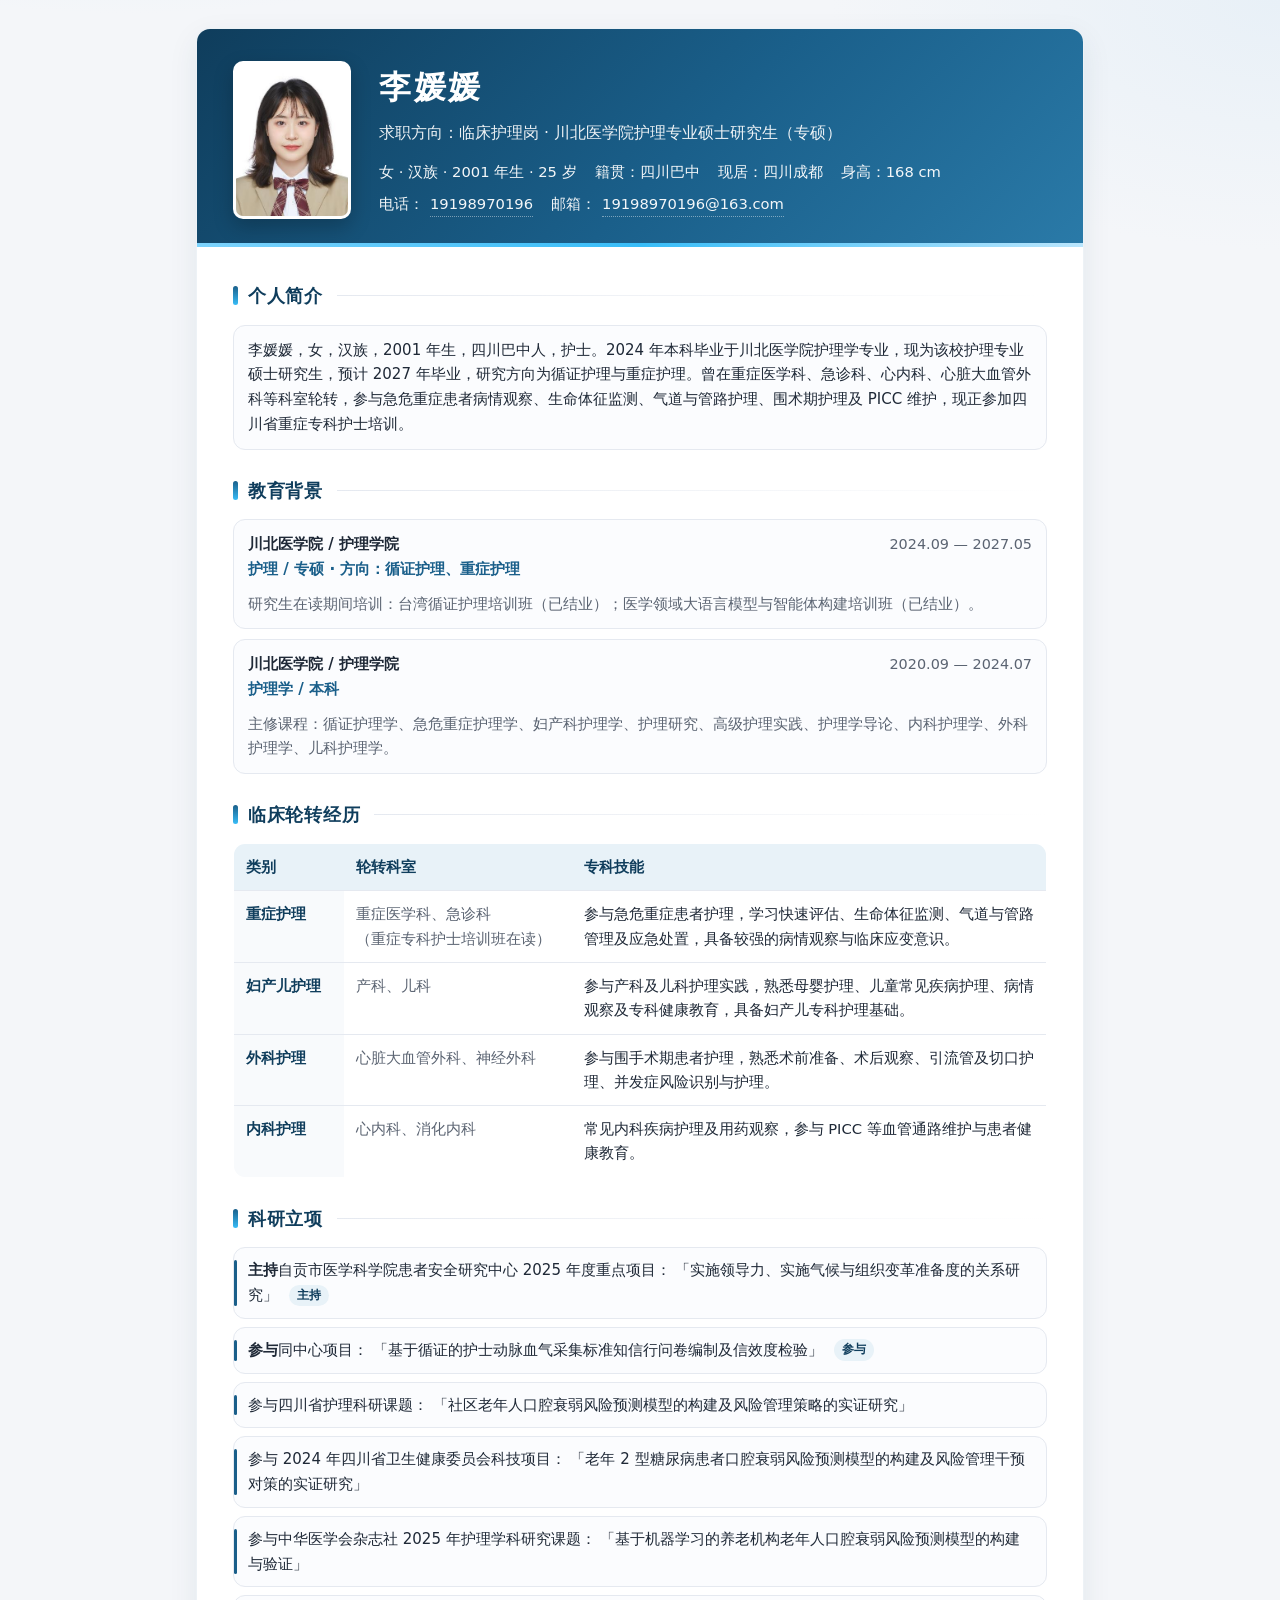
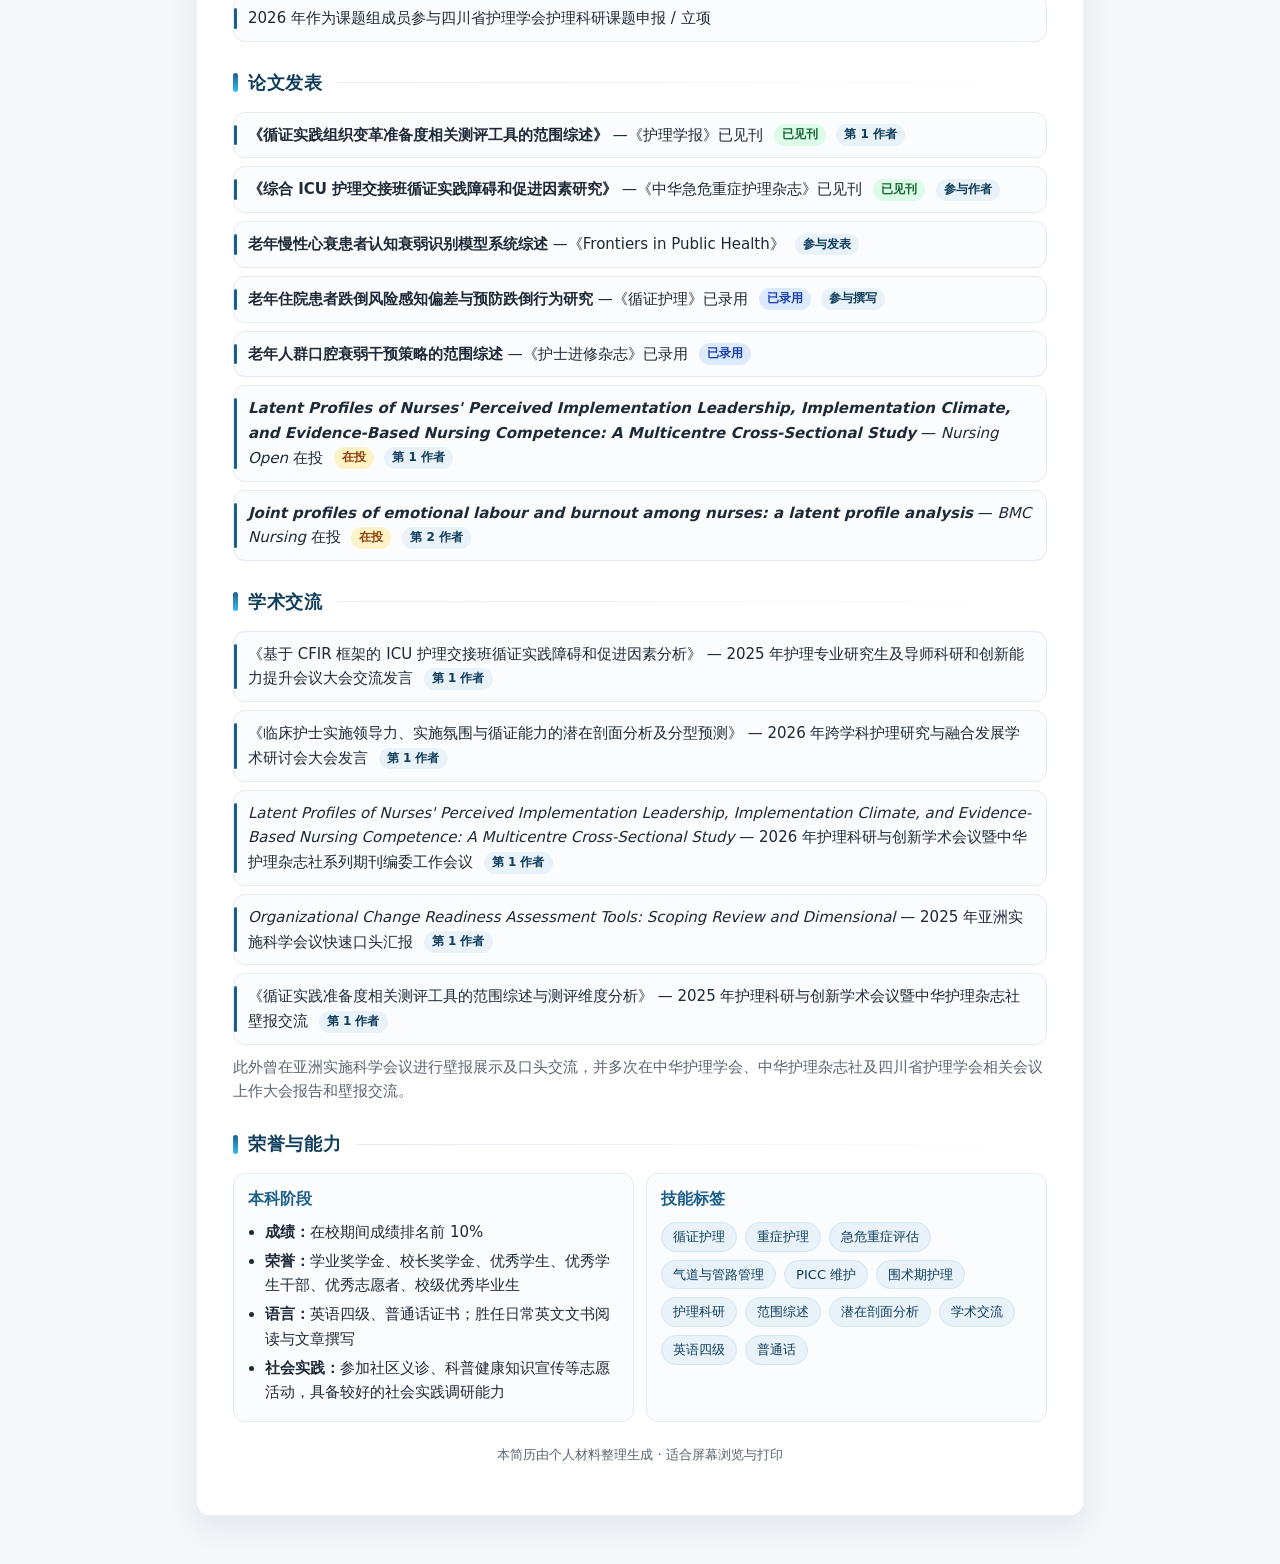
==== index.html @ 65643526 "Publish the resume as the GitHub Pages homepage. Add the self-contained resume at index.html and not" ====
<!DOCTYPE html>
<html lang="zh-CN">
<head>
<meta charset="UTF-8" />
<meta name="viewport" content="width=device-width, initial-scale=1" />
<title>李媛媛 · 简历</title>
<style>
  :root {
    --bg: #f4f6f9;
    --card: #ffffff;
    --ink: #1f2937;
    --muted: #5b6472;
    --line: #e5e9f0;
    --accent: #1a5f8a;
    --accent-soft: #e8f2f8;
    --accent-dark: #0f3d5c;
    --chip: #f0f5f9;
    --radius: 14px;
    --shadow: 0 10px 30px rgba(15, 61, 92, 0.08);
  }
  * { box-sizing: border-box; }
  html { scroll-behavior: smooth; }
  body {
    margin: 0;
    font-family: "PingFang SC", "Hiragino Sans GB", "Microsoft YaHei",
      "Noto Sans SC", "Source Han Sans SC", system-ui, -apple-system, sans-serif;
    color: var(--ink);
    background:
      radial-gradient(1200px 600px at 10% -10%, #d7ebf7 0%, transparent 55%),
      radial-gradient(900px 500px at 100% 0%, #e8f0f7 0%, transparent 50%),
      var(--bg);
    line-height: 1.65;
    font-size: 15px;
    -webkit-font-smoothing: antialiased;
  }
  .page {
    max-width: 920px;
    margin: 28px auto 48px;
    padding: 0 16px;
  }
  .card {
    background: var(--card);
    border-radius: var(--radius);
    box-shadow: var(--shadow);
    overflow: hidden;
    border: 1px solid rgba(26, 95, 138, 0.08);
  }
  header.hero {
    display: grid;
    grid-template-columns: auto 1fr;
    gap: 28px;
    padding: 32px 36px 28px;
    background: linear-gradient(135deg, #0f3d5c 0%, #1a5f8a 55%, #2a7aa8 100%);
    color: #fff;
    position: relative;
  }
  header.hero::after {
    content: "";
    position: absolute;
    inset: auto 0 0 0;
    height: 4px;
    background: linear-gradient(90deg, #7dd3fc, #38bdf8, #bae6fd);
  }
  .avatar {
    width: 118px;
    height: 158px;
    border-radius: 10px;
    object-fit: cover;
    border: 3px solid rgba(255,255,255,0.85);
    box-shadow: 0 8px 20px rgba(0,0,0,0.22);
    background: #fff;
  }
  .hero-main h1 {
    margin: 0 0 6px;
    font-size: 2rem;
    font-weight: 700;
    letter-spacing: 0.08em;
  }
  .tagline {
    margin: 0 0 14px;
    opacity: 0.92;
    font-size: 0.98rem;
  }
  .meta {
    display: flex;
    flex-wrap: wrap;
    gap: 8px 18px;
    font-size: 0.92rem;
  }
  .meta span {
    display: inline-flex;
    align-items: center;
    gap: 6px;
    opacity: 0.95;
  }
  .meta a { color: #fff; text-decoration: none; border-bottom: 1px dotted rgba(255,255,255,0.45); }
  .meta a:hover { border-bottom-color: #fff; }
  .body { padding: 8px 36px 36px; }
  section {
    margin-top: 26px;
    break-inside: avoid;
  }
  .sec-title {
    display: flex;
    align-items: center;
    gap: 10px;
    margin: 0 0 14px;
    font-size: 1.12rem;
    color: var(--accent-dark);
    font-weight: 700;
    letter-spacing: 0.04em;
  }
  .sec-title::before {
    content: "";
    width: 5px;
    height: 1.05em;
    border-radius: 3px;
    background: linear-gradient(180deg, var(--accent), #38bdf8);
  }
  .sec-title::after {
    content: "";
    flex: 1;
    height: 1px;
    background: linear-gradient(90deg, var(--line), transparent);
    margin-left: 4px;
  }
  .edu-item, .item {
    padding: 12px 14px;
    border: 1px solid var(--line);
    border-radius: 12px;
    background: #fbfcfe;
    margin-bottom: 10px;
  }
  .edu-item .row, .item .row {
    display: flex;
    flex-wrap: wrap;
    justify-content: space-between;
    gap: 6px 16px;
    align-items: baseline;
  }
  .edu-item .school, .item .title {
    font-weight: 650;
    color: var(--ink);
  }
  .edu-item .degree, .item .sub {
    color: var(--accent);
    font-weight: 600;
    font-size: 0.95rem;
  }
  .time {
    color: var(--muted);
    font-size: 0.9rem;
    white-space: nowrap;
  }
  .chips {
    display: flex;
    flex-wrap: wrap;
    gap: 8px;
    margin-top: 10px;
  }
  .chip {
    background: var(--accent-soft);
    color: var(--accent-dark);
    border: 1px solid #d3e6f2;
    border-radius: 999px;
    padding: 3px 11px;
    font-size: 0.82rem;
  }
  .note {
    margin: 10px 0 0;
    color: var(--muted);
    font-size: 0.92rem;
  }
  ul.clean {
    margin: 8px 0 0;
    padding-left: 1.15em;
  }
  ul.clean li { margin: 4px 0; }
  .two-col {
    display: grid;
    grid-template-columns: 1fr 1fr;
    gap: 12px;
  }
  .block {
    border: 1px solid var(--line);
    border-radius: 12px;
    padding: 12px 14px;
    background: #fbfcfe;
  }
  .block h3 {
    margin: 0 0 8px;
    font-size: 0.98rem;
    color: var(--accent);
  }
  .block p, .block ul { margin: 0; color: var(--ink); }
  table.rotations {
    width: 100%;
    border-collapse: collapse;
    overflow: hidden;
    border-radius: 12px;
    border: 1px solid var(--line);
    font-size: 0.92rem;
  }
  table.rotations th,
  table.rotations td {
    padding: 11px 12px;
    border-bottom: 1px solid var(--line);
    vertical-align: top;
    text-align: left;
  }
  table.rotations th {
    background: var(--accent-soft);
    color: var(--accent-dark);
    font-weight: 650;
    white-space: nowrap;
  }
  table.rotations tr:last-child td { border-bottom: none; }
  table.rotations td.cat {
    font-weight: 650;
    color: var(--accent-dark);
    white-space: nowrap;
    width: 7.5em;
    background: #f8fafc;
  }
  table.rotations td.depts {
    width: 28%;
    color: var(--muted);
  }
  .pub-list, .talk-list, .proj-list {
    list-style: none;
    margin: 0;
    padding: 0;
  }
  .pub-list li, .talk-list li, .proj-list li {
    position: relative;
    padding: 10px 12px 10px 14px;
    border: 1px solid var(--line);
    border-radius: 12px;
    margin-bottom: 8px;
    background: #fbfcfe;
  }
  .pub-list li::before,
  .talk-list li::before,
  .proj-list li::before {
    content: "";
    position: absolute;
    left: 0; top: 12px; bottom: 12px;
    width: 3px;
    border-radius: 2px;
    background: var(--accent);
  }
  .badge {
    display: inline-block;
    margin-left: 6px;
    padding: 1px 8px;
    border-radius: 999px;
    font-size: 0.75rem;
    font-weight: 600;
    vertical-align: middle;
  }
  .badge.ok { background: #dcfce7; color: #166534; }
  .badge.wait { background: #fef3c7; color: #92400e; }
  .badge.accept { background: #dbeafe; color: #1e40af; }
  .badge.role { background: var(--accent-soft); color: var(--accent-dark); }
  .footer-note {
    margin-top: 22px;
    text-align: center;
    color: var(--muted);
    font-size: 0.82rem;
  }
  @media (max-width: 720px) {
    header.hero {
      grid-template-columns: 1fr;
      justify-items: start;
      padding: 24px 20px 22px;
      gap: 16px;
    }
    .avatar { width: 96px; height: 128px; }
    .body { padding: 4px 18px 24px; }
    .two-col { grid-template-columns: 1fr; }
    table.rotations, table.rotations thead, table.rotations tbody,
    table.rotations th, table.rotations td, table.rotations tr {
      display: block;
      width: 100%;
    }
    table.rotations thead { display: none; }
    table.rotations tr {
      border-bottom: 1px solid var(--line);
      padding: 10px 0;
    }
    table.rotations tr:last-child { border-bottom: none; }
    table.rotations td {
      border: none;
      padding: 4px 12px;
      background: transparent !important;
    }
    table.rotations td.cat { padding-top: 10px; }
    table.rotations td.depts::before { content: "轮转科室："; color: var(--muted); }
    table.rotations td.skills::before { content: "专科技能："; color: var(--muted); display: block; }
  }
  @media print {
    body {
      background: #fff;
      font-size: 11.5pt;
      -webkit-print-color-adjust: exact;
      print-color-adjust: exact;
    }
    .page { margin: 0; max-width: none; padding: 0; }
    .card {
      box-shadow: none;
      border: none;
      border-radius: 0;
    }
    header.hero {
      padding: 18px 20px;
      border-radius: 0;
    }
    .body { padding: 8px 20px 16px; }
    section { margin-top: 14px; break-inside: avoid; }
    .edu-item, .item, .block, .pub-list li, .talk-list li, .proj-list li {
      break-inside: avoid;
      box-shadow: none;
    }
    a { color: inherit; text-decoration: none; border: none; }
    .footer-note { display: none; }
  }
</style>
</head>
<body>
  <div class="page">
    <article class="card">
      <header class="hero">
        <img class="avatar" src="[data-uri]" alt="李媛媛证件照" width="118" height="158" />
        <div class="hero-main">
          <h1>李媛媛</h1>
          <p class="tagline">求职方向：临床护理岗 · 川北医学院护理专业硕士研究生（专硕）</p>
          <div class="meta">
            <span>女 · 汉族 · 2001 年生 · 25 岁</span>
            <span>籍贯：四川巴中</span>
            <span>现居：四川成都</span>
            <span>身高：168 cm</span>
            <span>电话：<a href="tel:19198970196">19198970196</a></span>
            <span>邮箱：<a href="mailto:19198970196@163.com">19198970196@163.com</a></span>
          </div>
        </div>
      </header>

      <div class="body">
        <section>
          <h2 class="sec-title">个人简介</h2>
          <div class="block">
            <p>李媛媛，女，汉族，2001 年生，四川巴中人，护士。2024 年本科毕业于川北医学院护理学专业，现为该校护理专业硕士研究生，预计 2027 年毕业，研究方向为循证护理与重症护理。曾在重症医学科、急诊科、心内科、心脏大血管外科等科室轮转，参与急危重症患者病情观察、生命体征监测、气道与管路护理、围术期护理及 PICC 维护，现正参加四川省重症专科护士培训。</p>
          </div>
        </section>

        <section>
          <h2 class="sec-title">教育背景</h2>
          <div class="edu-item">
            <div class="row">
              <div>
                <div class="school">川北医学院 / 护理学院</div>
                <div class="degree">护理 / 专硕 · 方向：循证护理、重症护理</div>
              </div>
              <div class="time">2024.09 — 2027.05</div>
            </div>
            <p class="note">研究生在读期间培训：台湾循证护理培训班（已结业）；医学领域大语言模型与智能体构建培训班（已结业）。</p>
          </div>
          <div class="edu-item">
            <div class="row">
              <div>
                <div class="school">川北医学院 / 护理学院</div>
                <div class="degree">护理学 / 本科</div>
              </div>
              <div class="time">2020.09 — 2024.07</div>
            </div>
            <p class="note">主修课程：循证护理学、急危重症护理学、妇产科护理学、护理研究、高级护理实践、护理学导论、内科护理学、外科护理学、儿科护理学。</p>
          </div>
        </section>

        <section>
          <h2 class="sec-title">临床轮转经历</h2>
          <table class="rotations">
            <thead>
              <tr>
                <th>类别</th>
                <th>轮转科室</th>
                <th>专科技能</th>
              </tr>
            </thead>
            <tbody>
              <tr>
                <td class="cat">重症护理</td>
                <td class="depts">重症医学科、急诊科<br />（重症专科护士培训班在读）</td>
                <td class="skills">参与急危重症患者护理，学习快速评估、生命体征监测、气道与管路管理及应急处置，具备较强的病情观察与临床应变意识。</td>
              </tr>
              <tr>
                <td class="cat">妇产儿护理</td>
                <td class="depts">产科、儿科</td>
                <td class="skills">参与产科及儿科护理实践，熟悉母婴护理、儿童常见疾病护理、病情观察及专科健康教育，具备妇产儿专科护理基础。</td>
              </tr>
              <tr>
                <td class="cat">外科护理</td>
                <td class="depts">心脏大血管外科、神经外科</td>
                <td class="skills">参与围手术期患者护理，熟悉术前准备、术后观察、引流管及切口护理、并发症风险识别与护理。</td>
              </tr>
              <tr>
                <td class="cat">内科护理</td>
                <td class="depts">心内科、消化内科</td>
                <td class="skills">常见内科疾病护理及用药观察，参与 PICC 等血管通路维护与患者健康教育。</td>
              </tr>
            </tbody>
          </table>
        </section>

        <section>
          <h2 class="sec-title">科研立项</h2>
          <ul class="proj-list">
            <li>
              <strong>主持</strong>自贡市医学科学院患者安全研究中心 2025 年度重点项目：
              「实施领导力、实施气候与组织变革准备度的关系研究」
              <span class="badge role">主持</span>
            </li>
            <li>
              <strong>参与</strong>同中心项目：
              「基于循证的护士动脉血气采集标准知信行问卷编制及信效度检验」
              <span class="badge role">参与</span>
            </li>
            <li>
              参与四川省护理科研课题：
              「社区老年人口腔衰弱风险预测模型的构建及风险管理策略的实证研究」
            </li>
            <li>
              参与 2024 年四川省卫生健康委员会科技项目：
              「老年 2 型糖尿病患者口腔衰弱风险预测模型的构建及风险管理干预对策的实证研究」
            </li>
            <li>
              参与中华医学会杂志社 2025 年护理学科研究课题：
              「基于机器学习的养老机构老年人口腔衰弱风险预测模型的构建与验证」
            </li>
            <li>
              2026 年作为课题组成员参与四川省护理学会护理科研课题申报 / 立项
            </li>
          </ul>
        </section>

        <section>
          <h2 class="sec-title">论文发表</h2>
          <ol class="pub-list" style="list-style:none;padding:0;counter-reset:pub;">
            <li style="counter-increment:pub;">
              <strong>《循证实践组织变革准备度相关测评工具的范围综述》</strong>
              —《护理学报》已见刊
              <span class="badge ok">已见刊</span>
              <span class="badge role">第 1 作者</span>
            </li>
            <li>
              <strong>《综合 ICU 护理交接班循证实践障碍和促进因素研究》</strong>
              —《中华急危重症护理杂志》已见刊
              <span class="badge ok">已见刊</span>
              <span class="badge role">参与作者</span>
            </li>
            <li>
              <strong>老年慢性心衰患者认知衰弱识别模型系统综述</strong>
              —《Frontiers in Public Health》
              <span class="badge role">参与发表</span>
            </li>
            <li>
              <strong>老年住院患者跌倒风险感知偏差与预防跌倒行为研究</strong>
              —《循证护理》已录用
              <span class="badge accept">已录用</span>
              <span class="badge role">参与撰写</span>
            </li>
            <li>
              <strong>老年人群口腔衰弱干预策略的范围综述</strong>
              —《护士进修杂志》已录用
              <span class="badge accept">已录用</span>
            </li>
            <li>
              <strong><em>Latent Profiles of Nurses' Perceived Implementation Leadership, Implementation Climate, and Evidence-Based Nursing Competence: A Multicentre Cross-Sectional Study</em></strong>
              — <em>Nursing Open</em> 在投
              <span class="badge wait">在投</span>
              <span class="badge role">第 1 作者</span>
            </li>
            <li>
              <strong><em>Joint profiles of emotional labour and burnout among nurses: a latent profile analysis</em></strong>
              — <em>BMC Nursing</em> 在投
              <span class="badge wait">在投</span>
              <span class="badge role">第 2 作者</span>
            </li>
          </ol>
        </section>

        <section>
          <h2 class="sec-title">学术交流</h2>
          <ul class="talk-list">
            <li>
              《基于 CFIR 框架的 ICU 护理交接班循证实践障碍和促进因素分析》
              — 2025 年护理专业研究生及导师科研和创新能力提升会议大会交流发言
              <span class="badge role">第 1 作者</span>
            </li>
            <li>
              《临床护士实施领导力、实施氛围与循证能力的潜在剖面分析及分型预测》
              — 2026 年跨学科护理研究与融合发展学术研讨会大会发言
              <span class="badge role">第 1 作者</span>
            </li>
            <li>
              <em>Latent Profiles of Nurses' Perceived Implementation Leadership, Implementation Climate, and Evidence-Based Nursing Competence: A Multicentre Cross-Sectional Study</em>
              — 2026 年护理科研与创新学术会议暨中华护理杂志社系列期刊编委工作会议
              <span class="badge role">第 1 作者</span>
            </li>
            <li>
              <em>Organizational Change Readiness Assessment Tools: Scoping Review and Dimensional</em>
              — 2025 年亚洲实施科学会议快速口头汇报
              <span class="badge role">第 1 作者</span>
            </li>
            <li>
              《循证实践准备度相关测评工具的范围综述与测评维度分析》
              — 2025 年护理科研与创新学术会议暨中华护理杂志社壁报交流
              <span class="badge role">第 1 作者</span>
            </li>
          </ul>
          <p class="note">此外曾在亚洲实施科学会议进行壁报展示及口头交流，并多次在中华护理学会、中华护理杂志社及四川省护理学会相关会议上作大会报告和壁报交流。</p>
        </section>

        <section>
          <h2 class="sec-title">荣誉与能力</h2>
          <div class="two-col">
            <div class="block">
              <h3>本科阶段</h3>
              <ul class="clean">
                <li><strong>成绩：</strong>在校期间成绩排名前 10%</li>
                <li><strong>荣誉：</strong>学业奖学金、校长奖学金、优秀学生、优秀学生干部、优秀志愿者、校级优秀毕业生</li>
                <li><strong>语言：</strong>英语四级、普通话证书；胜任日常英文文书阅读与文章撰写</li>
                <li><strong>社会实践：</strong>参加社区义诊、科普健康知识宣传等志愿活动，具备较好的社会实践调研能力</li>
              </ul>
            </div>
            <div class="block">
              <h3>技能标签</h3>
              <div class="chips">
                <span class="chip">循证护理</span>
                <span class="chip">重症护理</span>
                <span class="chip">急危重症评估</span>
                <span class="chip">气道与管路管理</span>
                <span class="chip">PICC 维护</span>
                <span class="chip">围术期护理</span>
                <span class="chip">护理科研</span>
                <span class="chip">范围综述</span>
                <span class="chip">潜在剖面分析</span>
                <span class="chip">学术交流</span>
                <span class="chip">英语四级</span>
                <span class="chip">普通话</span>
              </div>
            </div>
          </div>
        </section>

        <p class="footer-note">本简历由个人材料整理生成 · 适合屏幕浏览与打印</p>
      </div>
    </article>
  </div>
</body>
</html>
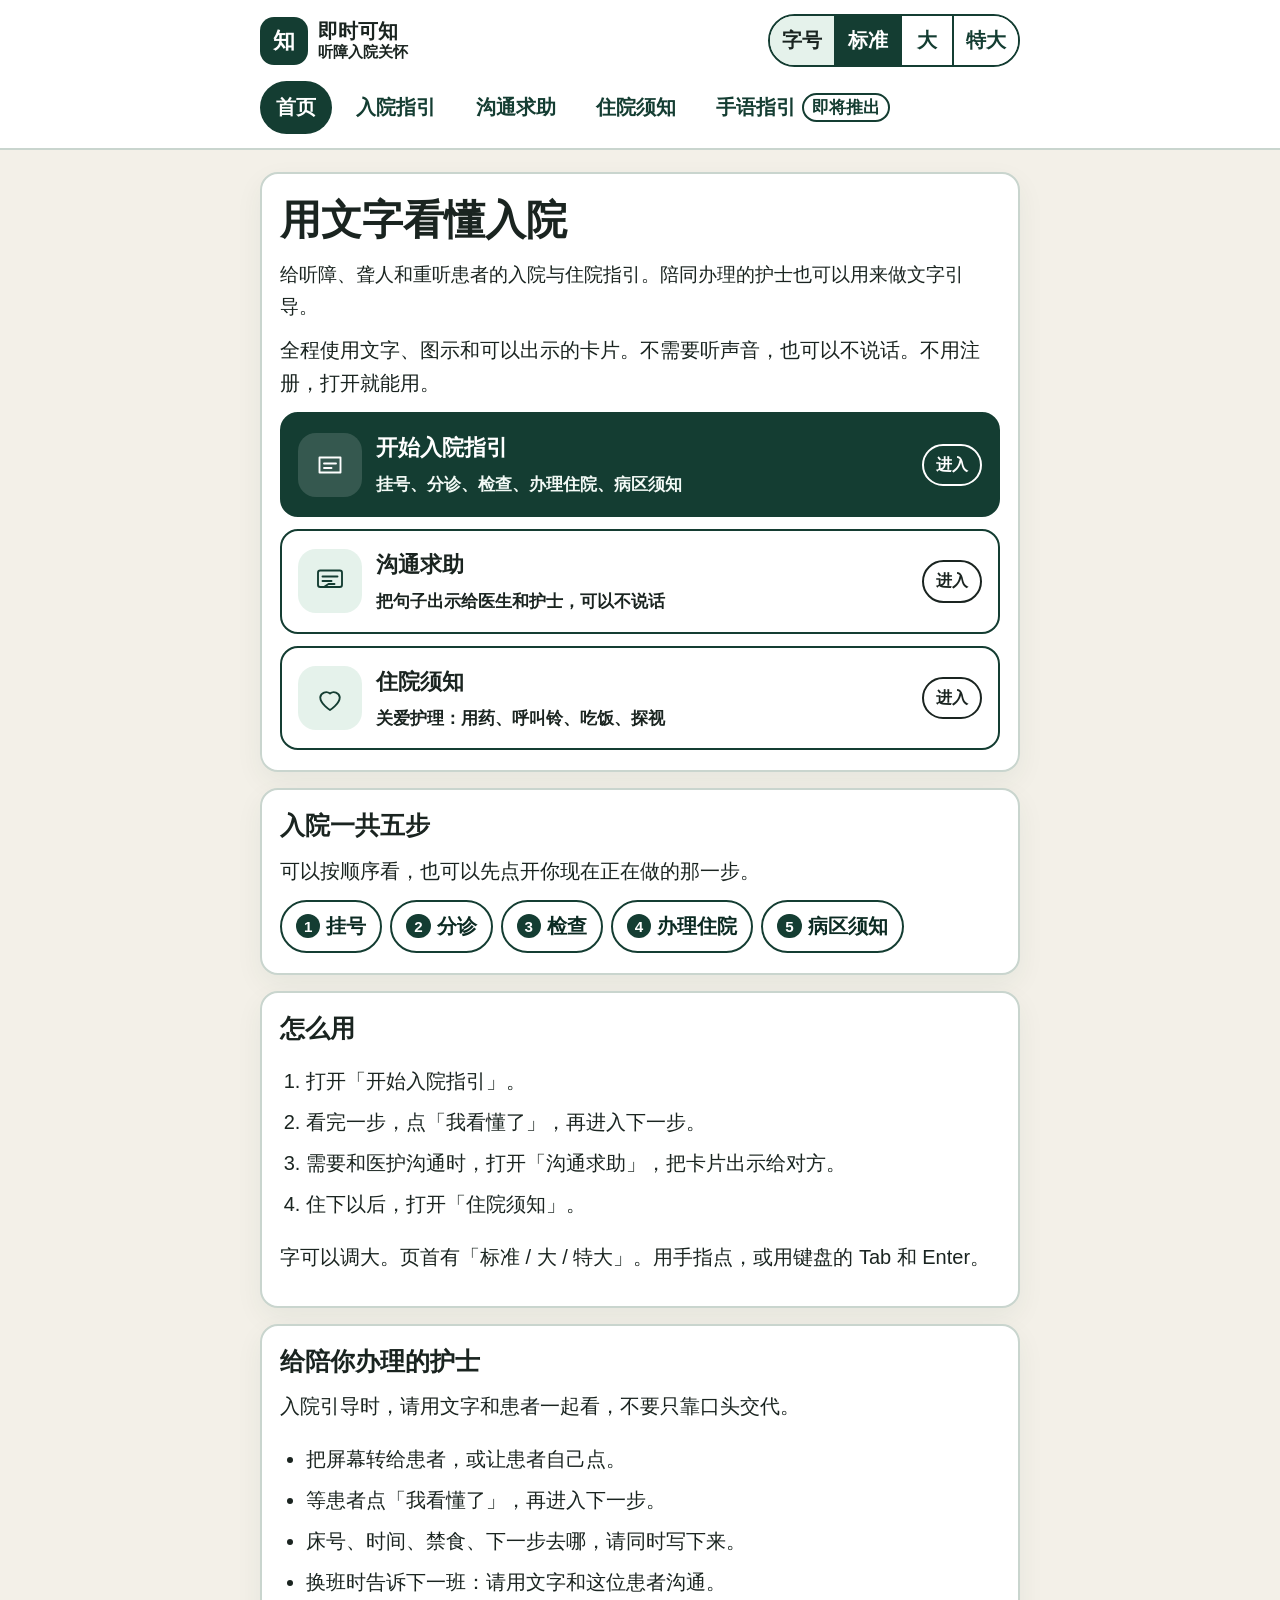
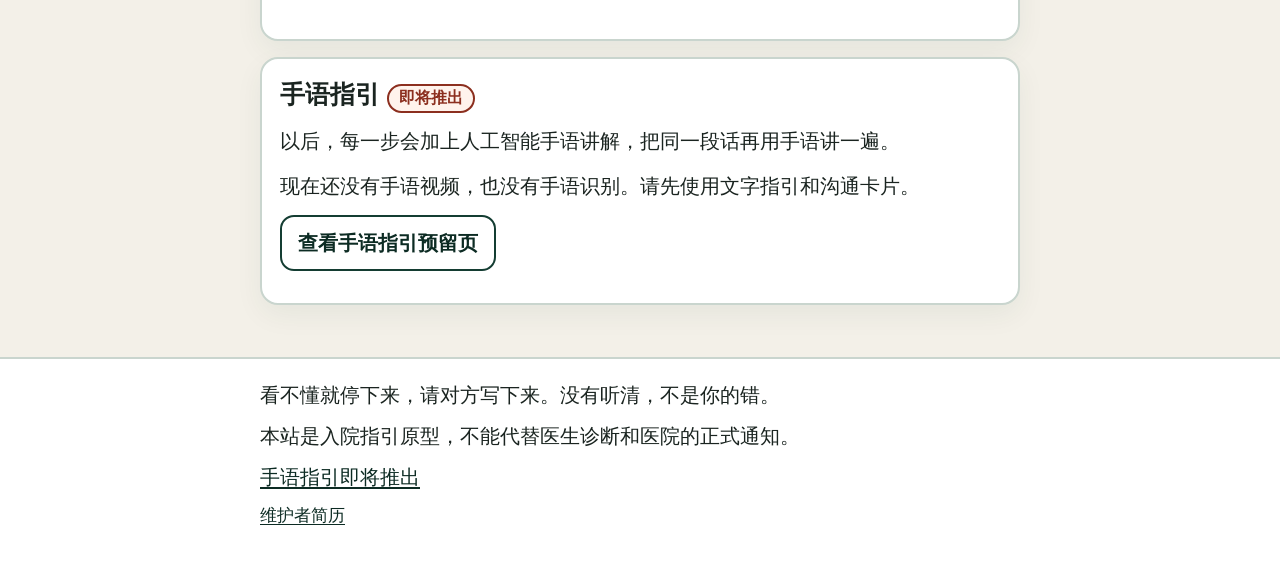
==== commit 2ac0fe09: "Add a text-first Deaf/HoH admission guide and move the resume aside. The site root is now the 即时可知 c" ====
--- a/index.html
+++ b/index.html
@@ -1,561 +1,139 @@
 <!DOCTYPE html>
 <html lang="zh-CN">
 <head>
-<meta charset="UTF-8" />
-<meta name="viewport" content="width=device-width, initial-scale=1" />
-<title>李媛媛 · 简历</title>
-<style>
-  :root {
-    --bg: #f4f6f9;
-    --card: #ffffff;
-    --ink: #1f2937;
-    --muted: #5b6472;
-    --line: #e5e9f0;
-    --accent: #1a5f8a;
-    --accent-soft: #e8f2f8;
-    --accent-dark: #0f3d5c;
-    --chip: #f0f5f9;
-    --radius: 14px;
-    --shadow: 0 10px 30px rgba(15, 61, 92, 0.08);
-  }
-  * { box-sizing: border-box; }
-  html { scroll-behavior: smooth; }
-  body {
-    margin: 0;
-    font-family: "PingFang SC", "Hiragino Sans GB", "Microsoft YaHei",
-      "Noto Sans SC", "Source Han Sans SC", system-ui, -apple-system, sans-serif;
-    color: var(--ink);
-    background:
-      radial-gradient(1200px 600px at 10% -10%, #d7ebf7 0%, transparent 55%),
-      radial-gradient(900px 500px at 100% 0%, #e8f0f7 0%, transparent 50%),
-      var(--bg);
-    line-height: 1.65;
-    font-size: 15px;
-    -webkit-font-smoothing: antialiased;
-  }
-  .page {
-    max-width: 920px;
-    margin: 28px auto 48px;
-    padding: 0 16px;
-  }
-  .card {
-    background: var(--card);
-    border-radius: var(--radius);
-    box-shadow: var(--shadow);
-    overflow: hidden;
-    border: 1px solid rgba(26, 95, 138, 0.08);
-  }
-  header.hero {
-    display: grid;
-    grid-template-columns: auto 1fr;
-    gap: 28px;
-    padding: 32px 36px 28px;
-    background: linear-gradient(135deg, #0f3d5c 0%, #1a5f8a 55%, #2a7aa8 100%);
-    color: #fff;
-    position: relative;
-  }
-  header.hero::after {
-    content: "";
-    position: absolute;
-    inset: auto 0 0 0;
-    height: 4px;
-    background: linear-gradient(90deg, #7dd3fc, #38bdf8, #bae6fd);
-  }
-  .avatar {
-    width: 118px;
-    height: 158px;
-    border-radius: 10px;
-    object-fit: cover;
-    border: 3px solid rgba(255,255,255,0.85);
-    box-shadow: 0 8px 20px rgba(0,0,0,0.22);
-    background: #fff;
-  }
-  .hero-main h1 {
-    margin: 0 0 6px;
-    font-size: 2rem;
-    font-weight: 700;
-    letter-spacing: 0.08em;
-  }
-  .tagline {
-    margin: 0 0 14px;
-    opacity: 0.92;
-    font-size: 0.98rem;
-  }
-  .meta {
-    display: flex;
-    flex-wrap: wrap;
-    gap: 8px 18px;
-    font-size: 0.92rem;
-  }
-  .meta span {
-    display: inline-flex;
-    align-items: center;
-    gap: 6px;
-    opacity: 0.95;
-  }
-  .meta a { color: #fff; text-decoration: none; border-bottom: 1px dotted rgba(255,255,255,0.45); }
-  .meta a:hover { border-bottom-color: #fff; }
-  .body { padding: 8px 36px 36px; }
-  section {
-    margin-top: 26px;
-    break-inside: avoid;
-  }
-  .sec-title {
-    display: flex;
-    align-items: center;
-    gap: 10px;
-    margin: 0 0 14px;
-    font-size: 1.12rem;
-    color: var(--accent-dark);
-    font-weight: 700;
-    letter-spacing: 0.04em;
-  }
-  .sec-title::before {
-    content: "";
-    width: 5px;
-    height: 1.05em;
-    border-radius: 3px;
-    background: linear-gradient(180deg, var(--accent), #38bdf8);
-  }
-  .sec-title::after {
-    content: "";
-    flex: 1;
-    height: 1px;
-    background: linear-gradient(90deg, var(--line), transparent);
-    margin-left: 4px;
-  }
-  .edu-item, .item {
-    padding: 12px 14px;
-    border: 1px solid var(--line);
-    border-radius: 12px;
-    background: #fbfcfe;
-    margin-bottom: 10px;
-  }
-  .edu-item .row, .item .row {
-    display: flex;
-    flex-wrap: wrap;
-    justify-content: space-between;
-    gap: 6px 16px;
-    align-items: baseline;
-  }
-  .edu-item .school, .item .title {
-    font-weight: 650;
-    color: var(--ink);
-  }
-  .edu-item .degree, .item .sub {
-    color: var(--accent);
-    font-weight: 600;
-    font-size: 0.95rem;
-  }
-  .time {
-    color: var(--muted);
-    font-size: 0.9rem;
-    white-space: nowrap;
-  }
-  .chips {
-    display: flex;
-    flex-wrap: wrap;
-    gap: 8px;
-    margin-top: 10px;
-  }
-  .chip {
-    background: var(--accent-soft);
-    color: var(--accent-dark);
-    border: 1px solid #d3e6f2;
-    border-radius: 999px;
-    padding: 3px 11px;
-    font-size: 0.82rem;
-  }
-  .note {
-    margin: 10px 0 0;
-    color: var(--muted);
-    font-size: 0.92rem;
-  }
-  ul.clean {
-    margin: 8px 0 0;
-    padding-left: 1.15em;
-  }
-  ul.clean li { margin: 4px 0; }
-  .two-col {
-    display: grid;
-    grid-template-columns: 1fr 1fr;
-    gap: 12px;
-  }
-  .block {
-    border: 1px solid var(--line);
-    border-radius: 12px;
-    padding: 12px 14px;
-    background: #fbfcfe;
-  }
-  .block h3 {
-    margin: 0 0 8px;
-    font-size: 0.98rem;
-    color: var(--accent);
-  }
-  .block p, .block ul { margin: 0; color: var(--ink); }
-  table.rotations {
-    width: 100%;
-    border-collapse: collapse;
-    overflow: hidden;
-    border-radius: 12px;
-    border: 1px solid var(--line);
-    font-size: 0.92rem;
-  }
-  table.rotations th,
-  table.rotations td {
-    padding: 11px 12px;
-    border-bottom: 1px solid var(--line);
-    vertical-align: top;
-    text-align: left;
-  }
-  table.rotations th {
-    background: var(--accent-soft);
-    color: var(--accent-dark);
-    font-weight: 650;
-    white-space: nowrap;
-  }
-  table.rotations tr:last-child td { border-bottom: none; }
-  table.rotations td.cat {
-    font-weight: 650;
-    color: var(--accent-dark);
-    white-space: nowrap;
-    width: 7.5em;
-    background: #f8fafc;
-  }
-  table.rotations td.depts {
-    width: 28%;
-    color: var(--muted);
-  }
-  .pub-list, .talk-list, .proj-list {
-    list-style: none;
-    margin: 0;
-    padding: 0;
-  }
-  .pub-list li, .talk-list li, .proj-list li {
-    position: relative;
-    padding: 10px 12px 10px 14px;
-    border: 1px solid var(--line);
-    border-radius: 12px;
-    margin-bottom: 8px;
-    background: #fbfcfe;
-  }
-  .pub-list li::before,
-  .talk-list li::before,
-  .proj-list li::before {
-    content: "";
-    position: absolute;
-    left: 0; top: 12px; bottom: 12px;
-    width: 3px;
-    border-radius: 2px;
-    background: var(--accent);
-  }
-  .badge {
-    display: inline-block;
-    margin-left: 6px;
-    padding: 1px 8px;
-    border-radius: 999px;
-    font-size: 0.75rem;
-    font-weight: 600;
-    vertical-align: middle;
-  }
-  .badge.ok { background: #dcfce7; color: #166534; }
-  .badge.wait { background: #fef3c7; color: #92400e; }
-  .badge.accept { background: #dbeafe; color: #1e40af; }
-  .badge.role { background: var(--accent-soft); color: var(--accent-dark); }
-  .footer-note {
-    margin-top: 22px;
-    text-align: center;
-    color: var(--muted);
-    font-size: 0.82rem;
-  }
-  @media (max-width: 720px) {
-    header.hero {
-      grid-template-columns: 1fr;
-      justify-items: start;
-      padding: 24px 20px 22px;
-      gap: 16px;
-    }
-    .avatar { width: 96px; height: 128px; }
-    .body { padding: 4px 18px 24px; }
-    .two-col { grid-template-columns: 1fr; }
-    table.rotations, table.rotations thead, table.rotations tbody,
-    table.rotations th, table.rotations td, table.rotations tr {
-      display: block;
-      width: 100%;
-    }
-    table.rotations thead { display: none; }
-    table.rotations tr {
-      border-bottom: 1px solid var(--line);
-      padding: 10px 0;
-    }
-    table.rotations tr:last-child { border-bottom: none; }
-    table.rotations td {
-      border: none;
-      padding: 4px 12px;
-      background: transparent !important;
-    }
-    table.rotations td.cat { padding-top: 10px; }
-    table.rotations td.depts::before { content: "轮转科室："; color: var(--muted); }
-    table.rotations td.skills::before { content: "专科技能："; color: var(--muted); display: block; }
-  }
-  @media print {
-    body {
-      background: #fff;
-      font-size: 11.5pt;
-      -webkit-print-color-adjust: exact;
-      print-color-adjust: exact;
-    }
-    .page { margin: 0; max-width: none; padding: 0; }
-    .card {
-      box-shadow: none;
-      border: none;
-      border-radius: 0;
-    }
-    header.hero {
-      padding: 18px 20px;
-      border-radius: 0;
-    }
-    .body { padding: 8px 20px 16px; }
-    section { margin-top: 14px; break-inside: avoid; }
-    .edu-item, .item, .block, .pub-list li, .talk-list li, .proj-list li {
-      break-inside: avoid;
-      box-shadow: none;
-    }
-    a { color: inherit; text-decoration: none; border: none; }
-    .footer-note { display: none; }
-  }
-</style>
+<meta charset="UTF-8">
+<meta name="viewport" content="width=device-width, initial-scale=1">
+<meta name="theme-color" content="#143d32">
+<meta name="description" content="给听障、聋人和重听患者的入院与住院指引。用文字、图示和沟通卡片办入院，不需要听声音。">
+<title>即时可知 · 听障患者入院关怀</title>
+<link rel="canonical" href="https://liyuanyuangmail.github.io/accessible-hospital-care/">
+<link rel="icon" href="favicon.svg" type="image/svg+xml">
+<link rel="stylesheet" href="css/site.css">
+<script>
+try {
+  var ahcFont = localStorage.getItem("ahc-font");
+  if (ahcFont === "lg" || ahcFont === "xl") document.documentElement.setAttribute("data-font", ahcFont);
+} catch (e) {}
+</script>
 </head>
 <body>
-  <div class="page">
-    <article class="card">
-      <header class="hero">
-        <img class="avatar" src="[data-uri]" alt="李媛媛证件照" width="118" height="158" />
-        <div class="hero-main">
-          <h1>李媛媛</h1>
-          <p class="tagline">求职方向：临床护理岗 · 川北医学院护理专业硕士研究生（专硕）</p>
-          <div class="meta">
-            <span>女 · 汉族 · 2001 年生 · 25 岁</span>
-            <span>籍贯：四川巴中</span>
-            <span>现居：四川成都</span>
-            <span>身高：168 cm</span>
-            <span>电话：<a href="tel:19198970196">19198970196</a></span>
-            <span>邮箱：<a href="mailto:19198970196@163.com">19198970196@163.com</a></span>
-          </div>
-        </div>
-      </header>
+<a class="skip" href="#main">跳到主要内容</a>
+<header class="site-header">
+  <div class="wrap header-bar">
+    <a class="brand" href="index.html">
+      <span class="brand-mark" aria-hidden="true">知</span>
+      <span class="brand-text">
+        <span class="brand-name">即时可知</span>
+        <span class="brand-sub">听障入院关怀</span>
+      </span>
+    </a>
+    <div class="font-switch" role="group" aria-label="字号">
+      <span class="font-label">字号</span>
+      <button type="button" data-font-size="md" aria-pressed="true">标准</button>
+      <button type="button" data-font-size="lg" aria-pressed="false">大</button>
+      <button type="button" data-font-size="xl" aria-pressed="false">特大</button>
+    </div>
+  </div>
+  <nav class="site-nav" aria-label="主导航">
+    <div class="wrap nav-row">
+      <a href="index.html" aria-current="page">首页</a>
+      <a href="guide.html">入院指引</a>
+      <a href="phrases.html">沟通求助</a>
+      <a href="care.html">住院须知</a>
+      <a href="ai-sign/">手语指引<span class="nav-badge">即将推出</span></a>
+    </div>
+  </nav>
+</header>
+<main id="main" class="page">
+  <div class="wrap">
+    <section class="card hero">
+      <h1>用文字看懂入院</h1>
+      <p class="lead">给听障、聋人和重听患者的入院与住院指引。陪同办理的护士也可以用来做文字引导。</p>
+      <p>全程使用文字、图示和可以出示的卡片。不需要听声音，也可以不说话。不用注册，打开就能用。</p>
+      <div class="cta-list">
+        <a class="cta cta-primary" href="guide.html">
+          <span class="icon-bubble" aria-hidden="true">
+            <svg viewBox="0 0 48 48" fill="none" stroke="currentColor" stroke-width="2.5" stroke-linecap="round" stroke-linejoin="round"><path d="M10 14h28v20H10z"/><path d="M16 22h16M16 28h10"/></svg>
+          </span>
+          <span class="cta-text">
+            <span class="cta-title">开始入院指引</span>
+            <span class="cta-desc">挂号、分诊、检查、办理住院、病区须知</span>
+          </span>
+          <span class="cta-go">进入</span>
+        </a>
+        <a class="cta" href="phrases.html">
+          <span class="icon-bubble" aria-hidden="true">
+            <svg viewBox="0 0 48 48" fill="none" stroke="currentColor" stroke-width="2.5" stroke-linecap="round" stroke-linejoin="round"><rect x="8" y="10" width="32" height="22" rx="3"/><path d="M14 18h20M14 24h12"/><path d="M16 32l6-4h8"/></svg>
+          </span>
+          <span class="cta-text">
+            <span class="cta-title">沟通求助</span>
+            <span class="cta-desc">把句子出示给医生和护士，可以不说话</span>
+          </span>
+          <span class="cta-go">进入</span>
+        </a>
+        <a class="cta" href="care.html">
+          <span class="icon-bubble" aria-hidden="true">
+            <svg viewBox="0 0 48 48" fill="none" stroke="currentColor" stroke-width="2.5" stroke-linecap="round" stroke-linejoin="round"><path d="M24 40s-13-8-13-17a8 8 0 0 1 13-5 8 8 0 0 1 13 5c0 9-13 17-13 17z"/></svg>
+          </span>
+          <span class="cta-text">
+            <span class="cta-title">住院须知</span>
+            <span class="cta-desc">关爱护理：用药、呼叫铃、吃饭、探视</span>
+          </span>
+          <span class="cta-go">进入</span>
+        </a>
+      </div>
+    </section>
 
-      <div class="body">
-        <section>
-          <h2 class="sec-title">个人简介</h2>
-          <div class="block">
-            <p>李媛媛，女，汉族，2001 年生，四川巴中人，护士。2024 年本科毕业于川北医学院护理学专业，现为该校护理专业硕士研究生，预计 2027 年毕业，研究方向为循证护理与重症护理。曾在重症医学科、急诊科、心内科、心脏大血管外科等科室轮转，参与急危重症患者病情观察、生命体征监测、气道与管路护理、围术期护理及 PICC 维护，现正参加四川省重症专科护士培训。</p>
-          </div>
-        </section>
+    <section class="card" aria-labelledby="path-title">
+      <h2 id="path-title">入院一共五步</h2>
+      <p>可以按顺序看，也可以先点开你现在正在做的那一步。</p>
+      <ol class="roadmap" role="list">
+        <li role="listitem"><a href="guide.html#step-1"><span class="num" aria-hidden="true">1</span>挂号</a></li>
+        <li role="listitem"><a href="guide.html#step-2"><span class="num" aria-hidden="true">2</span>分诊</a></li>
+        <li role="listitem"><a href="guide.html#step-3"><span class="num" aria-hidden="true">3</span>检查</a></li>
+        <li role="listitem"><a href="guide.html#step-4"><span class="num" aria-hidden="true">4</span>办理住院</a></li>
+        <li role="listitem"><a href="guide.html#step-5"><span class="num" aria-hidden="true">5</span>病区须知</a></li>
+      </ol>
+    </section>
 
-        <section>
-          <h2 class="sec-title">教育背景</h2>
-          <div class="edu-item">
-            <div class="row">
-              <div>
-                <div class="school">川北医学院 / 护理学院</div>
-                <div class="degree">护理 / 专硕 · 方向：循证护理、重症护理</div>
-              </div>
-              <div class="time">2024.09 — 2027.05</div>
-            </div>
-            <p class="note">研究生在读期间培训：台湾循证护理培训班（已结业）；医学领域大语言模型与智能体构建培训班（已结业）。</p>
-          </div>
-          <div class="edu-item">
-            <div class="row">
-              <div>
-                <div class="school">川北医学院 / 护理学院</div>
-                <div class="degree">护理学 / 本科</div>
-              </div>
-              <div class="time">2020.09 — 2024.07</div>
-            </div>
-            <p class="note">主修课程：循证护理学、急危重症护理学、妇产科护理学、护理研究、高级护理实践、护理学导论、内科护理学、外科护理学、儿科护理学。</p>
-          </div>
-        </section>
+    <section class="card" aria-labelledby="how-title">
+      <h2 id="how-title">怎么用</h2>
+      <ol class="steps-ol">
+        <li>打开「开始入院指引」。</li>
+        <li>看完一步，点「我看懂了」，再进入下一步。</li>
+        <li>需要和医护沟通时，打开「沟通求助」，把卡片出示给对方。</li>
+        <li>住下以后，打开「住院须知」。</li>
+      </ol>
+      <p>字可以调大。页首有「标准 / 大 / 特大」。用手指点，或用键盘的 Tab 和 Enter。</p>
+    </section>
 
-        <section>
-          <h2 class="sec-title">临床轮转经历</h2>
-          <table class="rotations">
-            <thead>
-              <tr>
-                <th>类别</th>
-                <th>轮转科室</th>
-                <th>专科技能</th>
-              </tr>
-            </thead>
-            <tbody>
-              <tr>
-                <td class="cat">重症护理</td>
-                <td class="depts">重症医学科、急诊科<br />（重症专科护士培训班在读）</td>
-                <td class="skills">参与急危重症患者护理，学习快速评估、生命体征监测、气道与管路管理及应急处置，具备较强的病情观察与临床应变意识。</td>
-              </tr>
-              <tr>
-                <td class="cat">妇产儿护理</td>
-                <td class="depts">产科、儿科</td>
-                <td class="skills">参与产科及儿科护理实践，熟悉母婴护理、儿童常见疾病护理、病情观察及专科健康教育，具备妇产儿专科护理基础。</td>
-              </tr>
-              <tr>
-                <td class="cat">外科护理</td>
-                <td class="depts">心脏大血管外科、神经外科</td>
-                <td class="skills">参与围手术期患者护理，熟悉术前准备、术后观察、引流管及切口护理、并发症风险识别与护理。</td>
-              </tr>
-              <tr>
-                <td class="cat">内科护理</td>
-                <td class="depts">心内科、消化内科</td>
-                <td class="skills">常见内科疾病护理及用药观察，参与 PICC 等血管通路维护与患者健康教育。</td>
-              </tr>
-            </tbody>
-          </table>
-        </section>
+    <section class="card" aria-labelledby="nurse-title">
+      <h2 id="nurse-title">给陪你办理的护士</h2>
+      <p>入院引导时，请用文字和患者一起看，不要只靠口头交代。</p>
+      <ul class="plain-list">
+        <li>把屏幕转给患者，或让患者自己点。</li>
+        <li>等患者点「我看懂了」，再进入下一步。</li>
+        <li>床号、时间、禁食、下一步去哪，请同时写下来。</li>
+        <li>换班时告诉下一班：请用文字和这位患者沟通。</li>
+      </ul>
+    </section>
 
-        <section>
-          <h2 class="sec-title">科研立项</h2>
-          <ul class="proj-list">
-            <li>
-              <strong>主持</strong>自贡市医学科学院患者安全研究中心 2025 年度重点项目：
-              「实施领导力、实施气候与组织变革准备度的关系研究」
-              <span class="badge role">主持</span>
-            </li>
-            <li>
-              <strong>参与</strong>同中心项目：
-              「基于循证的护士动脉血气采集标准知信行问卷编制及信效度检验」
-              <span class="badge role">参与</span>
-            </li>
-            <li>
-              参与四川省护理科研课题：
-              「社区老年人口腔衰弱风险预测模型的构建及风险管理策略的实证研究」
-            </li>
-            <li>
-              参与 2024 年四川省卫生健康委员会科技项目：
-              「老年 2 型糖尿病患者口腔衰弱风险预测模型的构建及风险管理干预对策的实证研究」
-            </li>
-            <li>
-              参与中华医学会杂志社 2025 年护理学科研究课题：
-              「基于机器学习的养老机构老年人口腔衰弱风险预测模型的构建与验证」
-            </li>
-            <li>
-              2026 年作为课题组成员参与四川省护理学会护理科研课题申报 / 立项
-            </li>
-          </ul>
-        </section>
-
-        <section>
-          <h2 class="sec-title">论文发表</h2>
-          <ol class="pub-list" style="list-style:none;padding:0;counter-reset:pub;">
-            <li style="counter-increment:pub;">
-              <strong>《循证实践组织变革准备度相关测评工具的范围综述》</strong>
-              —《护理学报》已见刊
-              <span class="badge ok">已见刊</span>
-              <span class="badge role">第 1 作者</span>
-            </li>
-            <li>
-              <strong>《综合 ICU 护理交接班循证实践障碍和促进因素研究》</strong>
-              —《中华急危重症护理杂志》已见刊
-              <span class="badge ok">已见刊</span>
-              <span class="badge role">参与作者</span>
-            </li>
-            <li>
-              <strong>老年慢性心衰患者认知衰弱识别模型系统综述</strong>
-              —《Frontiers in Public Health》
-              <span class="badge role">参与发表</span>
-            </li>
-            <li>
-              <strong>老年住院患者跌倒风险感知偏差与预防跌倒行为研究</strong>
-              —《循证护理》已录用
-              <span class="badge accept">已录用</span>
-              <span class="badge role">参与撰写</span>
-            </li>
-            <li>
-              <strong>老年人群口腔衰弱干预策略的范围综述</strong>
-              —《护士进修杂志》已录用
-              <span class="badge accept">已录用</span>
-            </li>
-            <li>
-              <strong><em>Latent Profiles of Nurses' Perceived Implementation Leadership, Implementation Climate, and Evidence-Based Nursing Competence: A Multicentre Cross-Sectional Study</em></strong>
-              — <em>Nursing Open</em> 在投
-              <span class="badge wait">在投</span>
-              <span class="badge role">第 1 作者</span>
-            </li>
-            <li>
-              <strong><em>Joint profiles of emotional labour and burnout among nurses: a latent profile analysis</em></strong>
-              — <em>BMC Nursing</em> 在投
-              <span class="badge wait">在投</span>
-              <span class="badge role">第 2 作者</span>
-            </li>
-          </ol>
-        </section>
-
-        <section>
-          <h2 class="sec-title">学术交流</h2>
-          <ul class="talk-list">
-            <li>
-              《基于 CFIR 框架的 ICU 护理交接班循证实践障碍和促进因素分析》
-              — 2025 年护理专业研究生及导师科研和创新能力提升会议大会交流发言
-              <span class="badge role">第 1 作者</span>
-            </li>
-            <li>
-              《临床护士实施领导力、实施氛围与循证能力的潜在剖面分析及分型预测》
-              — 2026 年跨学科护理研究与融合发展学术研讨会大会发言
-              <span class="badge role">第 1 作者</span>
-            </li>
-            <li>
-              <em>Latent Profiles of Nurses' Perceived Implementation Leadership, Implementation Climate, and Evidence-Based Nursing Competence: A Multicentre Cross-Sectional Study</em>
-              — 2026 年护理科研与创新学术会议暨中华护理杂志社系列期刊编委工作会议
-              <span class="badge role">第 1 作者</span>
-            </li>
-            <li>
-              <em>Organizational Change Readiness Assessment Tools: Scoping Review and Dimensional</em>
-              — 2025 年亚洲实施科学会议快速口头汇报
-              <span class="badge role">第 1 作者</span>
-            </li>
-            <li>
-              《循证实践准备度相关测评工具的范围综述与测评维度分析》
-              — 2025 年护理科研与创新学术会议暨中华护理杂志社壁报交流
-              <span class="badge role">第 1 作者</span>
-            </li>
-          </ul>
-          <p class="note">此外曾在亚洲实施科学会议进行壁报展示及口头交流，并多次在中华护理学会、中华护理杂志社及四川省护理学会相关会议上作大会报告和壁报交流。</p>
-        </section>
-
-        <section>
-          <h2 class="sec-title">荣誉与能力</h2>
-          <div class="two-col">
-            <div class="block">
-              <h3>本科阶段</h3>
-              <ul class="clean">
-                <li><strong>成绩：</strong>在校期间成绩排名前 10%</li>
-                <li><strong>荣誉：</strong>学业奖学金、校长奖学金、优秀学生、优秀学生干部、优秀志愿者、校级优秀毕业生</li>
-                <li><strong>语言：</strong>英语四级、普通话证书；胜任日常英文文书阅读与文章撰写</li>
-                <li><strong>社会实践：</strong>参加社区义诊、科普健康知识宣传等志愿活动，具备较好的社会实践调研能力</li>
-              </ul>
-            </div>
-            <div class="block">
-              <h3>技能标签</h3>
-              <div class="chips">
-                <span class="chip">循证护理</span>
-                <span class="chip">重症护理</span>
-                <span class="chip">急危重症评估</span>
-                <span class="chip">气道与管路管理</span>
-                <span class="chip">PICC 维护</span>
-                <span class="chip">围术期护理</span>
-                <span class="chip">护理科研</span>
-                <span class="chip">范围综述</span>
-                <span class="chip">潜在剖面分析</span>
-                <span class="chip">学术交流</span>
-                <span class="chip">英语四级</span>
-                <span class="chip">普通话</span>
-              </div>
-            </div>
-          </div>
-        </section>
-
-        <p class="footer-note">本简历由个人材料整理生成 · 适合屏幕浏览与打印</p>
-      </div>
-    </article>
+    <section class="card" aria-labelledby="sign-title">
+      <h2 id="sign-title">手语指引 <span class="pill">即将推出</span></h2>
+      <p>以后，每一步会加上人工智能手语讲解，把同一段话再用手语讲一遍。</p>
+      <p>现在还没有手语视频，也没有手语识别。请先使用文字指引和沟通卡片。</p>
+      <p><a class="btn" href="ai-sign/">查看手语指引预留页</a></p>
+    </section>
   </div>
+</main>
+<footer class="site-footer">
+  <div class="wrap">
+    <p>看不懂就停下来，请对方写下来。没有听清，不是你的错。</p>
+    <p>本站是入院指引原型，不能代替医生诊断和医院的正式通知。</p>
+    <p><a href="ai-sign/">手语指引即将推出</a></p>
+    <p class="fine-print"><a href="resume.html">维护者简历</a></p>
+  </div>
+</footer>
+<script src="js/site.js"></script>
 </body>
 </html>
--- a/css/site.css
+++ b/css/site.css
@@ -0,0 +1,645 @@
+/* 即时可知 — static styles for the admission care prototype. */
+
+:root {
+  --bg: #f3f0e8;
+  --surface: #ffffff;
+  --ink: #1a2420;
+  --line: #c9d5ce;
+  --pine: #143d32;
+  --pine-deep: #0c2b23;
+  --mint: #e5f2eb;
+  --clay: #8c2f1f;
+  --clay-bg: #fff3ec;
+  --focus: #8c2f1f;
+  --radius: 18px;
+  --shadow: 0 10px 28px rgba(20, 61, 50, 0.06);
+  color-scheme: light;
+}
+
+* { box-sizing: border-box; }
+
+[hidden] { display: none !important; }
+
+html { font-size: 100%; }
+
+html[data-font="lg"] { font-size: 118%; }
+
+html[data-font="xl"] { font-size: 136%; }
+
+body {
+  margin: 0;
+  min-height: 100vh;
+  display: flex;
+  flex-direction: column;
+  font-family: "PingFang SC", "Hiragino Sans GB", "Noto Sans SC", "Microsoft YaHei",
+    "Source Han Sans SC", "WenQuanYi Micro Hei", "Droid Sans Fallback", sans-serif;
+  font-size: 1.25rem;
+  line-height: 1.65;
+  line-break: strict;
+  color: var(--ink);
+  background: var(--bg);
+}
+
+main { flex: 1; width: 100%; }
+
+h1, h2, h3, p { overflow-wrap: anywhere; }
+
+h1, h2, h3 { line-height: 1.3; font-weight: 800; }
+
+h1 { font-size: clamp(1.85rem, 4vw, 2.55rem); margin: 0 0 12px; }
+
+h2 { font-size: 1.55rem; margin: 0 0 12px; }
+
+h3 { font-size: 1.28rem; margin: 0 0 12px; }
+
+p { margin: 0 0 12px; }
+
+a {
+  color: var(--pine-deep);
+  text-underline-offset: 3px;
+}
+
+a:hover { text-decoration-thickness: 3px; }
+
+:focus {
+  outline: 3px solid transparent;
+  outline-offset: 3px;
+}
+
+:focus-visible {
+  outline-color: var(--focus);
+}
+
+@supports not selector(:focus-visible) {
+  :focus { outline-color: var(--focus); }
+}
+
+.skip {
+  position: absolute;
+  left: 12px;
+  top: 12px;
+  transform: translateY(-160%);
+  background: #fff;
+  color: var(--ink);
+  padding: 12px 16px;
+  z-index: 30;
+  border-radius: 12px;
+  border: 2px solid var(--pine);
+  font-weight: 700;
+  text-decoration: none;
+}
+
+.skip:focus { transform: none; }
+
+.wrap {
+  width: min(760px, calc(100% - 32px));
+  margin-inline: auto;
+}
+
+.site-header {
+  background: var(--surface);
+  border-bottom: 2px solid var(--line);
+}
+
+.header-bar {
+  display: flex;
+  flex-wrap: wrap;
+  align-items: center;
+  justify-content: space-between;
+  gap: 12px;
+  padding: 14px 0;
+}
+
+.brand {
+  display: flex;
+  align-items: center;
+  gap: 10px;
+  text-decoration: none;
+  color: var(--ink);
+  min-height: 48px;
+}
+
+.brand-mark {
+  width: 48px;
+  height: 48px;
+  border-radius: 14px;
+  background: var(--pine);
+  color: #fff;
+  display: grid;
+  place-items: center;
+  font-weight: 800;
+  font-size: 1.35rem;
+}
+
+.brand-text { display: flex; flex-direction: column; line-height: 1.2; }
+
+.brand-name { font-weight: 800; font-size: 1.25rem; }
+
+.brand-sub { font-size: 0.95rem; font-weight: 600; }
+
+.font-switch {
+  display: inline-flex;
+  align-items: stretch;
+  border: 2px solid var(--pine);
+  border-radius: 999px;
+  overflow: hidden;
+  background: #fff;
+}
+
+.font-label {
+  display: inline-flex;
+  align-items: center;
+  padding: 0 12px;
+  font-weight: 800;
+  background: var(--mint);
+  border-right: 2px solid var(--pine);
+}
+
+.font-switch button {
+  min-height: 48px;
+  min-width: 52px;
+  padding: 8px 12px;
+  border: 0;
+  border-right: 2px solid var(--pine);
+  background: #fff;
+  color: var(--pine);
+  font: inherit;
+  font-weight: 800;
+  cursor: pointer;
+}
+
+.font-switch button:last-child { border-right: 0; }
+
+.font-switch button[aria-pressed="true"] {
+  background: var(--pine);
+  color: #fff;
+}
+
+.font-switch button:hover { background: var(--mint); }
+
+.font-switch button[aria-pressed="true"]:hover { background: var(--pine-deep); }
+
+.nav-row {
+  display: flex;
+  flex-wrap: wrap;
+  gap: 8px;
+  padding: 0 0 14px;
+}
+
+.nav-row a {
+  min-height: 48px;
+  display: inline-flex;
+  align-items: center;
+  gap: 6px;
+  padding: 8px 14px;
+  border-radius: 999px;
+  text-decoration: none;
+  color: var(--pine);
+  font-weight: 800;
+  border: 2px solid transparent;
+}
+
+.nav-row a:hover { background: var(--mint); }
+
+.nav-row a[aria-current="page"] {
+  background: var(--pine);
+  color: #fff;
+}
+
+.nav-row a[aria-current="page"]:hover { background: var(--pine-deep); }
+
+.nav-badge {
+  border: 2px solid currentColor;
+  border-radius: 999px;
+  padding: 0 8px;
+  font-size: 0.85em;
+  line-height: 1.5;
+}
+
+.page { padding: 22px 0 36px; }
+
+.card, .phrase, .topic {
+  background: var(--surface);
+  border: 2px solid var(--line);
+  border-radius: var(--radius);
+  box-shadow: var(--shadow);
+}
+
+.card, .topic { padding: 20px 18px; margin: 0 0 16px; }
+
+.lead { font-size: 1.2rem; }
+
+.cta-list, .stack { display: grid; gap: 12px; }
+
+.cta {
+  display: flex;
+  align-items: center;
+  gap: 14px;
+  text-decoration: none;
+  color: var(--ink);
+  background: #fff;
+  border: 2px solid var(--pine);
+  border-radius: 18px;
+  padding: 16px;
+  min-height: 92px;
+}
+
+.cta:hover { background: var(--mint); }
+
+.cta-primary { background: var(--pine); color: #fff; }
+
+.cta-primary:hover { background: var(--pine-deep); color: #fff; }
+
+.cta-title { display: block; font-size: 1.4rem; font-weight: 800; }
+
+.cta-desc {
+  display: block;
+  margin-top: 4px;
+  font-weight: 600;
+  font-size: 1.05rem;
+}
+
+.cta-primary .cta-desc { color: #f3faf6; }
+
+.cta-text { flex: 1; }
+
+.cta-go, .icon-bubble {
+  flex: 0 0 auto;
+}
+
+.icon-bubble {
+  width: 64px;
+  height: 64px;
+  border-radius: 18px;
+  display: grid;
+  place-items: center;
+  background: var(--mint);
+  color: var(--pine);
+}
+
+.cta-primary .icon-bubble { background: rgba(255, 255, 255, 0.14); color: #fff; }
+
+.icon-bubble svg { width: 36px; height: 36px; }
+
+.cta-go {
+  border: 2px solid currentColor;
+  border-radius: 999px;
+  padding: 6px 12px;
+  font-weight: 800;
+  font-size: 1rem;
+}
+
+button, input, summary { font: inherit; color: inherit; }
+
+.btn {
+  appearance: none;
+  border: 2px solid var(--pine);
+  background: #fff;
+  color: var(--pine-deep);
+  font-weight: 800;
+  min-height: 56px;
+  padding: 12px 16px;
+  border-radius: 14px;
+  cursor: pointer;
+  text-decoration: none;
+  display: inline-flex;
+  align-items: center;
+  justify-content: center;
+  text-align: center;
+  line-height: 1.3;
+}
+
+.btn:hover { background: var(--mint); }
+
+.btn-primary { background: var(--pine); color: #fff; border-color: var(--pine); }
+
+.btn-primary:hover { background: var(--pine-deep); }
+
+.btn-urgent { background: var(--clay); color: #fff; border-color: var(--clay); }
+
+.btn-urgent:hover { background: #6e2418; }
+
+.btn:disabled {
+  background: #e4ebe7;
+  color: #243832;
+  border-color: #b7c4bc;
+  cursor: not-allowed;
+}
+
+.plain-list, .steps-ol { padding-left: 1.3em; }
+
+.plain-list li, .steps-ol li { margin: 8px 0; }
+
+.roadmap, .toc, .step-jump {
+  list-style: none;
+  display: flex;
+  flex-wrap: wrap;
+  gap: 8px;
+  padding: 0;
+  margin: 12px 0 0;
+}
+
+.roadmap a, .toc a, .step-jump button {
+  min-height: 48px;
+  display: inline-flex;
+  align-items: center;
+  gap: 6px;
+  padding: 8px 14px;
+  border-radius: 999px;
+  border: 2px solid var(--pine);
+  background: #fff;
+  color: var(--pine-deep);
+  font: inherit;
+  font-weight: 800;
+  text-decoration: none;
+  cursor: pointer;
+}
+
+.roadmap a:hover, .toc a:hover, .step-jump button:hover { background: var(--mint); }
+
+.step-jump button[aria-current="step"] {
+  background: var(--pine);
+  color: #fff;
+}
+
+.step-jump button.is-understood { box-shadow: inset 0 0 0 2px var(--pine); }
+
+.step-jump button[aria-current="step"].is-understood { box-shadow: none; }
+
+.tick { display: none; }
+
+.is-understood .tick { display: inline; }
+
+.is-understood .tick::before { content: "✓"; }
+
+.num {
+  width: 1.6em;
+  height: 1.6em;
+  border-radius: 999px;
+  display: inline-grid;
+  place-items: center;
+  background: var(--mint);
+  color: var(--pine-deep);
+  font-size: 0.95rem;
+}
+
+.roadmap a .num { background: var(--pine); color: #fff; }
+
+.callout, .caution, .note, .status {
+  border-radius: 14px;
+  padding: 14px 16px;
+  margin: 14px 0;
+}
+
+.callout {
+  background: var(--mint);
+  border-left: 6px solid var(--pine);
+  font-weight: 800;
+  font-size: 1.28rem;
+}
+
+.callout .label, .caution .label, .urgent-label {
+  display: block;
+  font-size: 1rem;
+  font-weight: 800;
+  margin-bottom: 4px;
+}
+
+.caution, .urgent-label, .phrase.is-urgent {
+  background: var(--clay-bg);
+}
+
+.caution { border-left: 6px solid var(--clay); }
+
+.note { background: #fff; border: 2px solid var(--line); }
+
+.status { background: var(--mint); font-weight: 800; }
+
+.progress-label { font-weight: 800; margin-bottom: 8px; }
+
+.track {
+  height: 14px;
+  background: #e1ebe6;
+  border-radius: 999px;
+  border: 2px solid var(--pine);
+  overflow: hidden;
+}
+
+#progress-fill {
+  height: 100%;
+  width: 20%;
+  background: var(--pine);
+}
+
+.step-kicker {
+  display: flex;
+  align-items: center;
+  gap: 12px;
+  margin-bottom: 8px;
+}
+
+.eyebrow { margin: 0; font-weight: 800; color: var(--pine-deep); }
+
+.action-bar {
+  position: sticky;
+  bottom: 0;
+  z-index: 5;
+  background: #fff;
+  border-top: 2px solid var(--line);
+  box-shadow: 0 -8px 24px rgba(20, 40, 32, 0.08);
+  padding: 10px 0 calc(10px + env(safe-area-inset-bottom));
+}
+
+.action-row {
+  display: grid;
+  grid-template-columns: 1fr 1.3fr 1fr;
+  gap: 8px;
+}
+
+.phrase-list {
+  list-style: none;
+  padding: 0;
+  margin: 0;
+  display: grid;
+  gap: 12px;
+}
+
+.phrase { padding: 16px; }
+
+.phrase.is-urgent { border-color: var(--clay); }
+
+.phrase.is-wide { grid-column: 1 / -1; }
+
+.phrase .btn, .topic .btn, .fill-row .btn { width: 100%; }
+
+label { display: block; font-weight: 800; margin: 8px 0; }
+
+input[type="text"], input[type="tel"] {
+  width: 100%;
+  min-height: 56px;
+  padding: 10px 14px;
+  border: 2px solid var(--pine);
+  border-radius: 12px;
+  background: #fff;
+  color: var(--ink);
+}
+
+::placeholder { color: #3d5148; opacity: 1; }
+
+.hint { font-size: 1.05rem; }
+
+#show-dialog {
+  border: none;
+  padding: 0;
+  background: transparent;
+  width: min(920px, calc(100vw - 24px));
+  max-width: calc(100vw - 24px);
+}
+
+#show-dialog::backdrop { background: rgba(16, 28, 24, 0.78); }
+
+#show-dialog .sheet {
+  background: #fff;
+  color: var(--ink);
+  border-radius: 20px;
+  border: 4px solid var(--pine);
+  padding: 22px 18px 16px;
+  max-height: calc(100vh - 28px);
+  overflow: auto;
+}
+
+#show-dialog.is-urgent .sheet { border-color: var(--clay); }
+
+#show-text {
+  font-size: clamp(2rem, 7vw, 4.25rem);
+  font-weight: 800;
+  line-height: 1.35;
+  margin: 8px 0 20px;
+  user-select: text;
+}
+
+.dialog-actions { display: grid; gap: 8px; }
+
+.topic-head, .ai-hero {
+  display: flex;
+  gap: 12px;
+  align-items: flex-start;
+}
+
+.pill {
+  display: inline-block;
+  border: 2px solid var(--clay);
+  color: var(--clay);
+  background: var(--clay-bg);
+  border-radius: 999px;
+  padding: 2px 10px;
+  font-weight: 800;
+  font-size: 1rem;
+}
+
+.bedside-card {
+  border: 4px solid var(--pine);
+  border-radius: 18px;
+  padding: 18px;
+  background: #fff;
+  margin: 12px 0;
+}
+
+.bedside-card .huge {
+  font-size: clamp(2rem, 6vw, 3.2rem);
+  font-weight: 800;
+  line-height: 1.2;
+  margin: 0 0 8px;
+}
+
+.dev-note {
+  margin-top: 16px;
+  border-top: 2px solid var(--line);
+  padding-top: 8px;
+}
+
+code {
+  font-family: ui-monospace, "Sarasa Mono SC", monospace;
+  font-size: 0.95em;
+}
+
+.site-footer {
+  background: var(--surface);
+  border-top: 2px solid var(--line);
+  padding: 20px 0 28px;
+}
+
+.site-footer p { margin-bottom: 8px; }
+
+.fine-print { font-size: 1.05rem; }
+
+.sr-only {
+  position: absolute;
+  width: 1px;
+  height: 1px;
+  padding: 0;
+  margin: -1px;
+  overflow: hidden;
+  clip: rect(0, 0, 0, 0);
+  white-space: nowrap;
+  border: 0;
+}
+
+html.wizard-ready:not(.show-all) #wizard [data-step]:not(.is-active),
+html.wizard-ready:not(.show-all) #done:not(.is-active),
+html.wizard-ready:not(.show-all) .step-move {
+  display: none;
+}
+
+html.show-all #understood-status { display: none !important; }
+
+#show-all { width: 100%; }
+
+#restart { display: none; }
+
+html.js #restart { display: inline-flex; }
+
+section[id], .topic[id], h2[tabindex="-1"] { scroll-margin-top: 16px; }
+
+html.wizard-ready:not(.show-all) #wizard a,
+html.wizard-ready:not(.show-all) #wizard button,
+html.wizard-ready:not(.show-all) #wizard h2 {
+  scroll-margin-bottom: 160px;
+}
+
+@media (min-width: 720px) {
+  .phrase-list { grid-template-columns: 1fr 1fr; }
+  .phrase.is-wide, .phrase.is-urgent { grid-column: 1 / -1; }
+}
+
+@media (max-width: 640px) {
+  .action-row { grid-template-columns: 1fr 1fr; }
+  #got-it { grid-column: 1 / -1; order: -1; }
+  .cta { align-items: flex-start; }
+  .topic-head, .ai-hero { flex-direction: column; }
+}
+
+@media (prefers-reduced-motion: reduce) {
+  * { scroll-behavior: auto !important; transition: none !important; }
+}
+
+@media (prefers-contrast: more) {
+  :root { --line: #143d32; --bg: #fff; }
+  .card, .phrase, .topic, .cta, .btn { border-width: 3px; }
+}
+
+@media (forced-colors: active) {
+  .btn, .cta, .phrase, .card, .topic, .nav-row a, .step-jump button {
+    border: 1px solid ButtonText;
+  }
+}
+
+@media print {
+  .action-bar, .font-switch, .site-nav, .skip, .btn, .fine-print, #show-dialog {
+    display: none !important;
+  }
+  body { background: #fff; display: block; }
+  .card, .phrase, .topic { box-shadow: none; break-inside: avoid; }
+  html.wizard-ready [data-step],
+  html.wizard-ready #done { display: block !important; }
+}
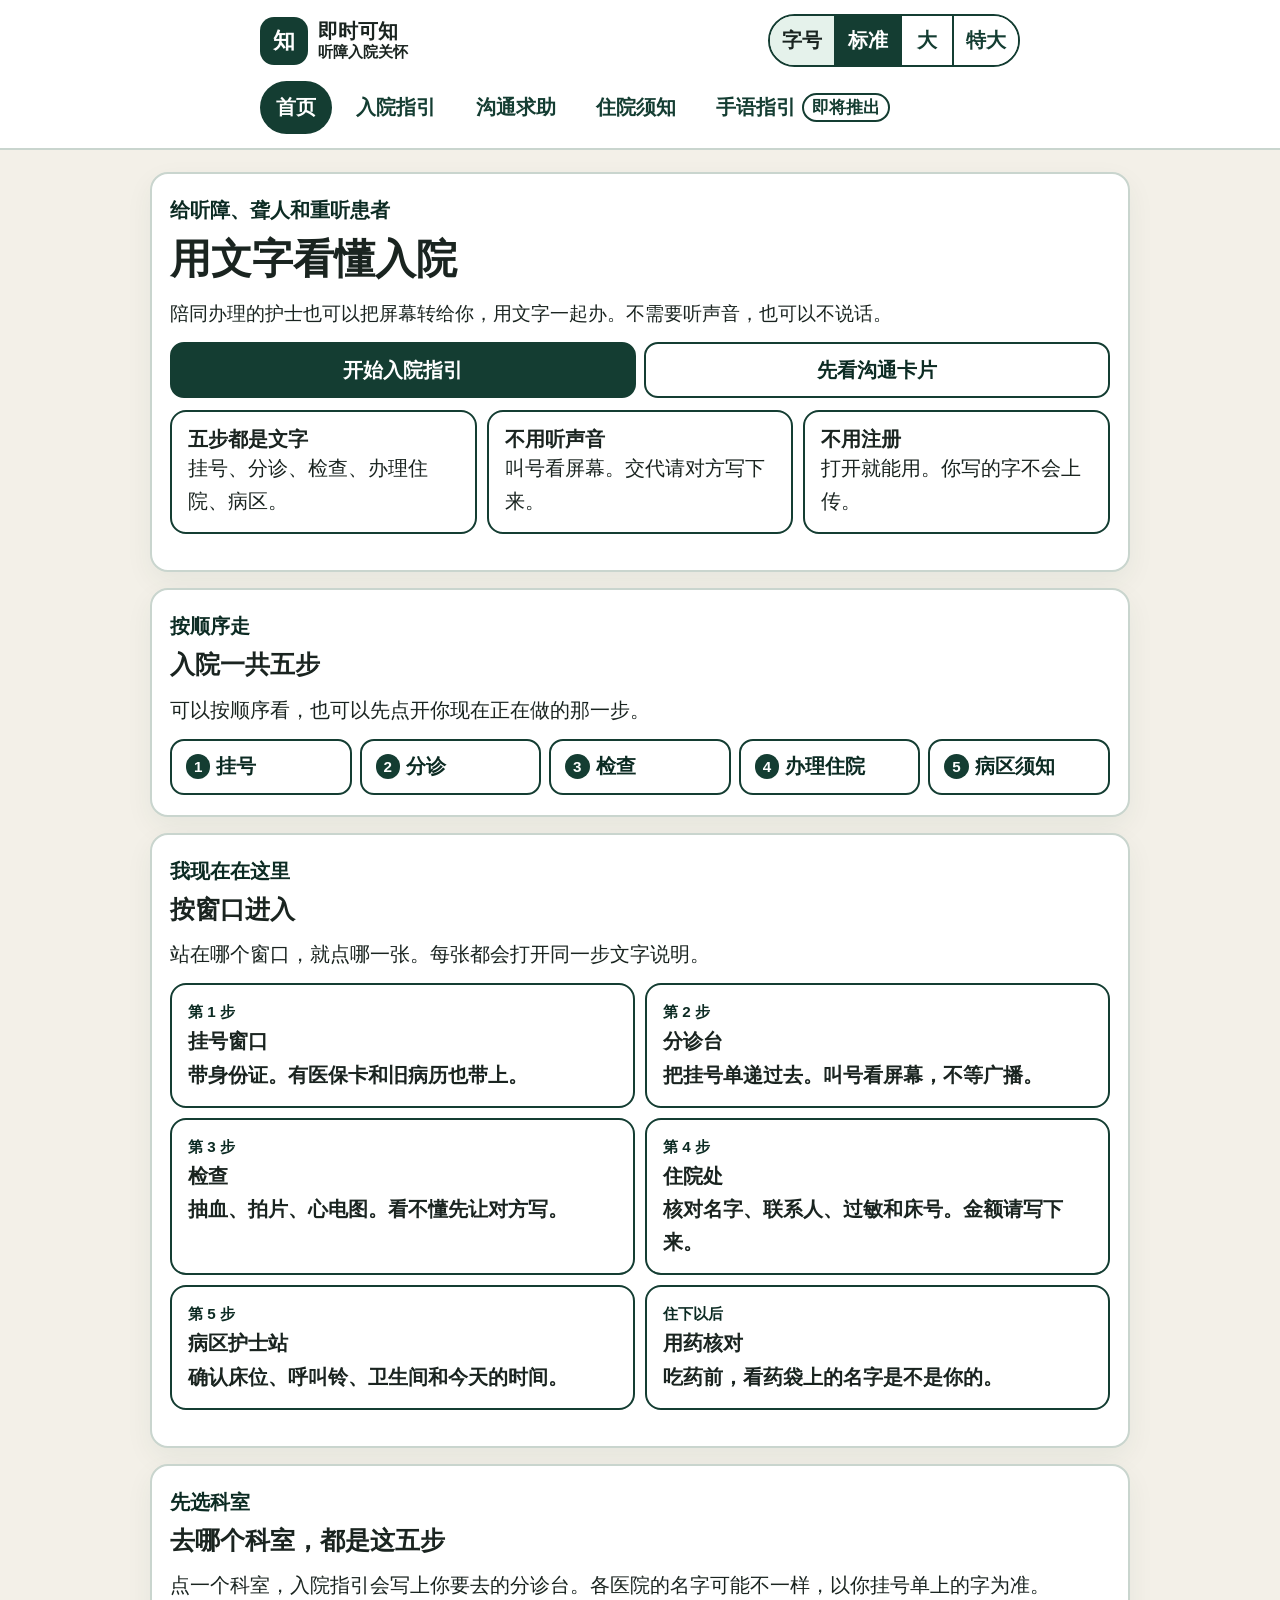
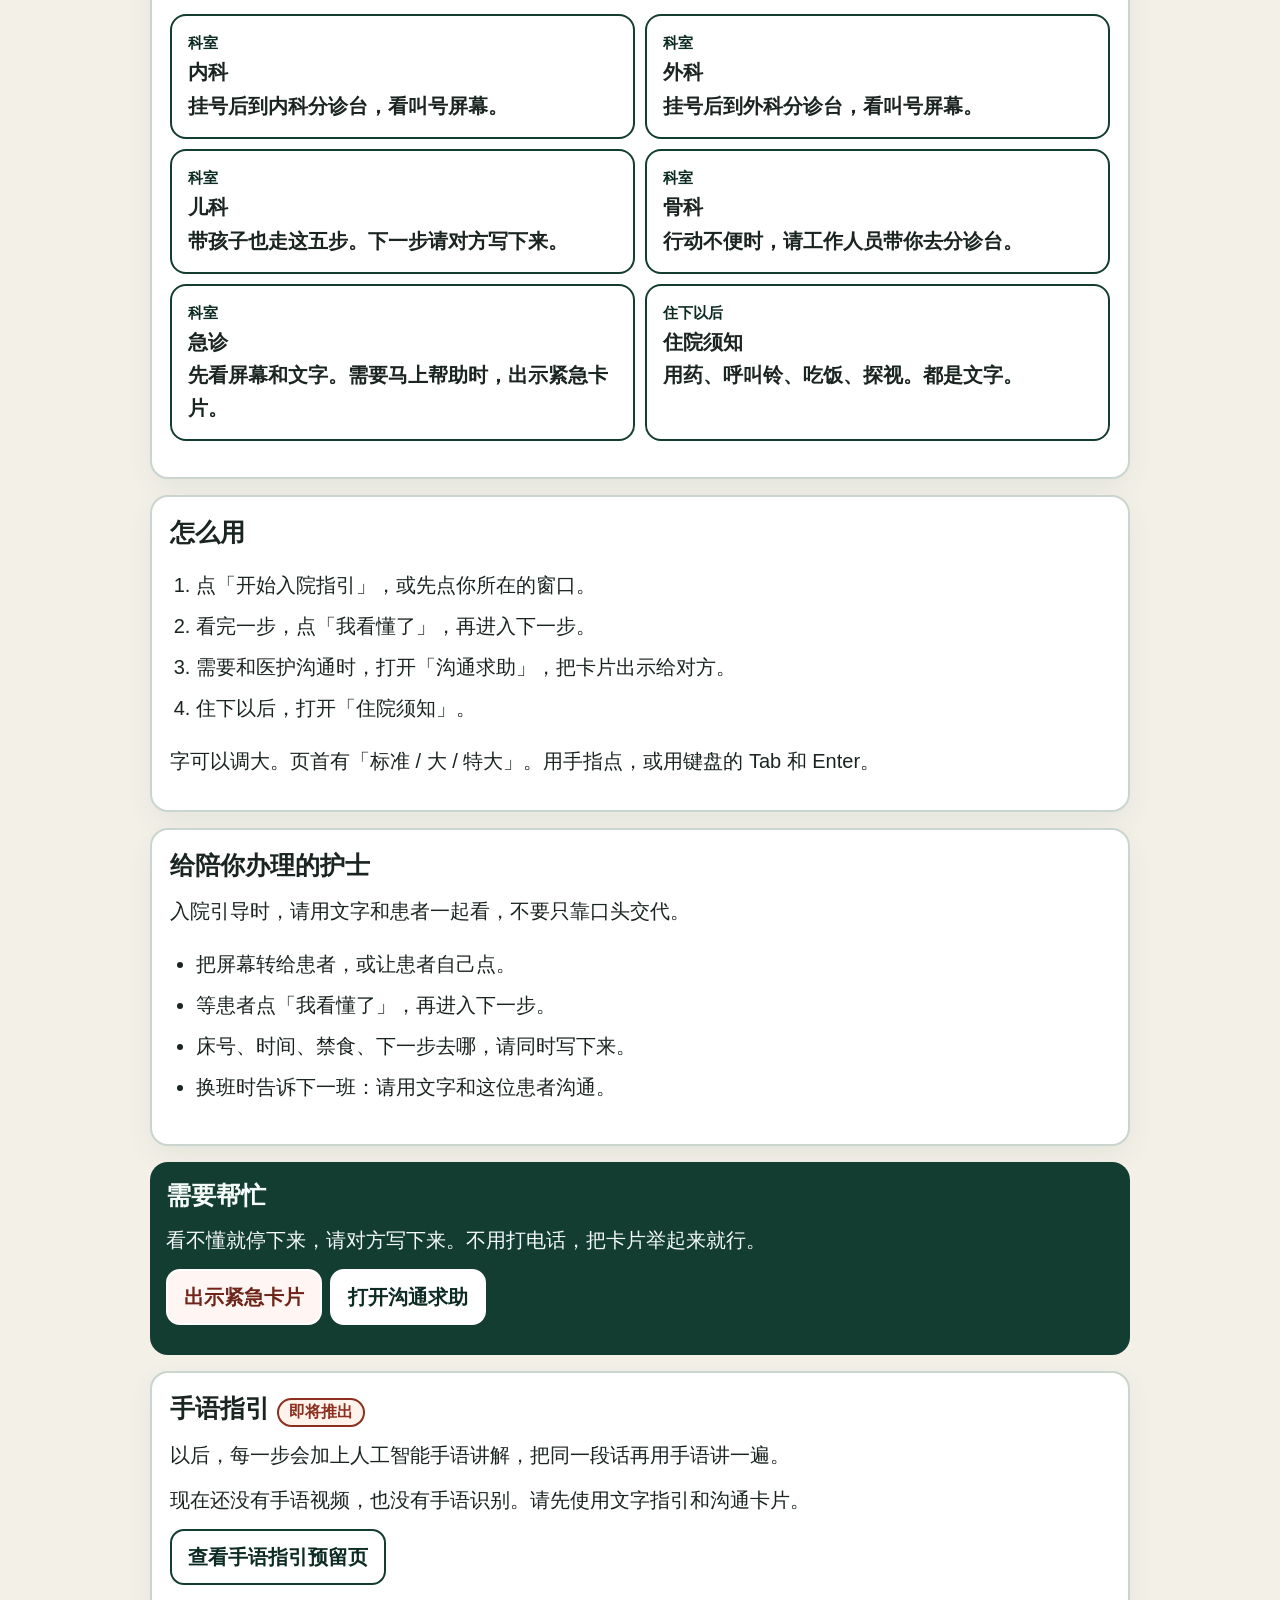
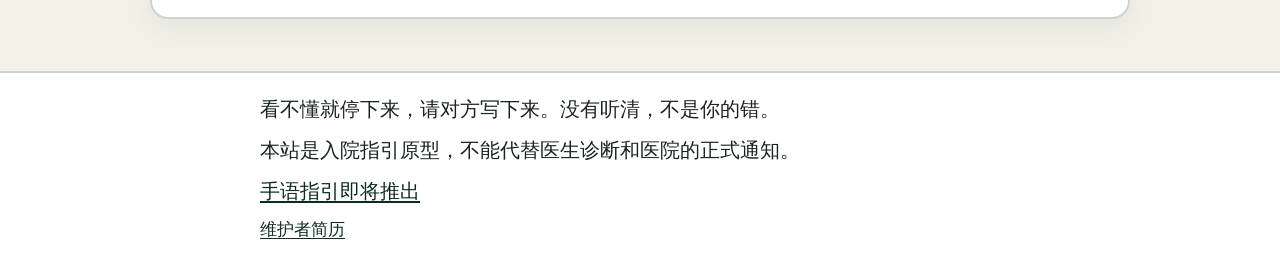
==== commit 94f64665: "Clarify the Deaf/HoH admission path with clinic-style entry points Reorganize the static pages aroun" ====
--- a/index.html
+++ b/index.html
@@ -45,49 +45,27 @@
   </nav>
 </header>
 <main id="main" class="page">
-  <div class="wrap">
+  <div class="wrap wrap-wide">
     <section class="card hero">
+      <p class="eyebrow">给听障、聋人和重听患者</p>
       <h1>用文字看懂入院</h1>
-      <p class="lead">给听障、聋人和重听患者的入院与住院指引。陪同办理的护士也可以用来做文字引导。</p>
-      <p>全程使用文字、图示和可以出示的卡片。不需要听声音，也可以不说话。不用注册，打开就能用。</p>
-      <div class="cta-list">
-        <a class="cta cta-primary" href="guide.html">
-          <span class="icon-bubble" aria-hidden="true">
-            <svg viewBox="0 0 48 48" fill="none" stroke="currentColor" stroke-width="2.5" stroke-linecap="round" stroke-linejoin="round"><path d="M10 14h28v20H10z"/><path d="M16 22h16M16 28h10"/></svg>
-          </span>
-          <span class="cta-text">
-            <span class="cta-title">开始入院指引</span>
-            <span class="cta-desc">挂号、分诊、检查、办理住院、病区须知</span>
-          </span>
-          <span class="cta-go">进入</span>
-        </a>
-        <a class="cta" href="phrases.html">
-          <span class="icon-bubble" aria-hidden="true">
-            <svg viewBox="0 0 48 48" fill="none" stroke="currentColor" stroke-width="2.5" stroke-linecap="round" stroke-linejoin="round"><rect x="8" y="10" width="32" height="22" rx="3"/><path d="M14 18h20M14 24h12"/><path d="M16 32l6-4h8"/></svg>
-          </span>
-          <span class="cta-text">
-            <span class="cta-title">沟通求助</span>
-            <span class="cta-desc">把句子出示给医生和护士，可以不说话</span>
-          </span>
-          <span class="cta-go">进入</span>
-        </a>
-        <a class="cta" href="care.html">
-          <span class="icon-bubble" aria-hidden="true">
-            <svg viewBox="0 0 48 48" fill="none" stroke="currentColor" stroke-width="2.5" stroke-linecap="round" stroke-linejoin="round"><path d="M24 40s-13-8-13-17a8 8 0 0 1 13-5 8 8 0 0 1 13 5c0 9-13 17-13 17z"/></svg>
-          </span>
-          <span class="cta-text">
-            <span class="cta-title">住院须知</span>
-            <span class="cta-desc">关爱护理：用药、呼叫铃、吃饭、探视</span>
-          </span>
-          <span class="cta-go">进入</span>
-        </a>
+      <p class="lead">陪同办理的护士也可以把屏幕转给你，用文字一起办。不需要听声音，也可以不说话。</p>
+      <div class="intro-actions">
+        <a class="btn btn-primary" href="guide.html">开始入院指引</a>
+        <a class="btn" href="phrases.html">先看沟通卡片</a>
       </div>
+      <ul class="fact-row">
+        <li class="fact"><strong>五步都是文字</strong>挂号、分诊、检查、办理住院、病区。</li>
+        <li class="fact"><strong>不用听声音</strong>叫号看屏幕。交代请对方写下来。</li>
+        <li class="fact"><strong>不用注册</strong>打开就能用。你写的字不会上传。</li>
+      </ul>
     </section>
 
     <section class="card" aria-labelledby="path-title">
+      <p class="eyebrow">按顺序走</p>
       <h2 id="path-title">入院一共五步</h2>
       <p>可以按顺序看，也可以先点开你现在正在做的那一步。</p>
-      <ol class="roadmap" role="list">
+      <ol class="roadmap roadmap-steps" role="list">
         <li role="listitem"><a href="guide.html#step-1"><span class="num" aria-hidden="true">1</span>挂号</a></li>
         <li role="listitem"><a href="guide.html#step-2"><span class="num" aria-hidden="true">2</span>分诊</a></li>
         <li role="listitem"><a href="guide.html#step-3"><span class="num" aria-hidden="true">3</span>检查</a></li>
@@ -96,10 +74,110 @@
       </ol>
     </section>
 
+    <section class="card" aria-labelledby="where-title">
+      <p class="eyebrow">我现在在这里</p>
+      <h2 id="where-title">按窗口进入</h2>
+      <p>站在哪个窗口，就点哪一张。每张都会打开同一步文字说明。</p>
+      <ul class="service-grid">
+        <li>
+          <a class="service-card" href="guide.html#step-1">
+            <span class="service-kicker">第 1 步</span>
+            <span class="service-title">挂号窗口</span>
+            <span class="service-desc">带身份证。有医保卡和旧病历也带上。</span>
+          </a>
+        </li>
+        <li>
+          <a class="service-card" href="guide.html#step-2">
+            <span class="service-kicker">第 2 步</span>
+            <span class="service-title">分诊台</span>
+            <span class="service-desc">把挂号单递过去。叫号看屏幕，不等广播。</span>
+          </a>
+        </li>
+        <li>
+          <a class="service-card" href="guide.html#step-3">
+            <span class="service-kicker">第 3 步</span>
+            <span class="service-title">检查</span>
+            <span class="service-desc">抽血、拍片、心电图。看不懂先让对方写。</span>
+          </a>
+        </li>
+        <li>
+          <a class="service-card" href="guide.html#step-4">
+            <span class="service-kicker">第 4 步</span>
+            <span class="service-title">住院处</span>
+            <span class="service-desc">核对名字、联系人、过敏和床号。金额请写下来。</span>
+          </a>
+        </li>
+        <li>
+          <a class="service-card" href="guide.html#step-5">
+            <span class="service-kicker">第 5 步</span>
+            <span class="service-title">病区护士站</span>
+            <span class="service-desc">确认床位、呼叫铃、卫生间和今天的时间。</span>
+          </a>
+        </li>
+        <li>
+          <a class="service-card" href="care.html#medicine">
+            <span class="service-kicker">住下以后</span>
+            <span class="service-title">用药核对</span>
+            <span class="service-desc">吃药前，看药袋上的名字是不是你的。</span>
+          </a>
+        </li>
+      </ul>
+    </section>
+
+    <section class="card" aria-labelledby="dept-title">
+      <p class="eyebrow">先选科室</p>
+      <h2 id="dept-title">去哪个科室，都是这五步</h2>
+      <p>点一个科室，入院指引会写上你要去的分诊台。各医院的名字可能不一样，以你挂号单上的字为准。</p>
+      <ul class="service-grid">
+        <li>
+          <a class="service-card" href="guide.html?dept=neike#step-1">
+            <span class="service-kicker">科室</span>
+            <span class="service-title">内科</span>
+            <span class="service-desc">挂号后到内科分诊台，看叫号屏幕。</span>
+          </a>
+        </li>
+        <li>
+          <a class="service-card" href="guide.html?dept=waike#step-1">
+            <span class="service-kicker">科室</span>
+            <span class="service-title">外科</span>
+            <span class="service-desc">挂号后到外科分诊台，看叫号屏幕。</span>
+          </a>
+        </li>
+        <li>
+          <a class="service-card" href="guide.html?dept=erke#step-1">
+            <span class="service-kicker">科室</span>
+            <span class="service-title">儿科</span>
+            <span class="service-desc">带孩子也走这五步。下一步请对方写下来。</span>
+          </a>
+        </li>
+        <li>
+          <a class="service-card" href="guide.html?dept=guke#step-1">
+            <span class="service-kicker">科室</span>
+            <span class="service-title">骨科</span>
+            <span class="service-desc">行动不便时，请工作人员带你去分诊台。</span>
+          </a>
+        </li>
+        <li>
+          <a class="service-card" href="guide.html?dept=jizhen#step-1">
+            <span class="service-kicker">科室</span>
+            <span class="service-title">急诊</span>
+            <span class="service-desc">先看屏幕和文字。需要马上帮助时，出示紧急卡片。</span>
+          </a>
+        </li>
+        <li>
+          <a class="service-card" href="care.html">
+            <span class="service-kicker">住下以后</span>
+            <span class="service-title">住院须知</span>
+            <span class="service-desc">用药、呼叫铃、吃饭、探视。都是文字。</span>
+          </a>
+        </li>
+      </ul>
+    </section>
+
     <section class="card" aria-labelledby="how-title">
       <h2 id="how-title">怎么用</h2>
       <ol class="steps-ol">
-        <li>打开「开始入院指引」。</li>
+        <li>点「开始入院指引」，或先点你所在的窗口。</li>
         <li>看完一步，点「我看懂了」，再进入下一步。</li>
         <li>需要和医护沟通时，打开「沟通求助」，把卡片出示给对方。</li>
         <li>住下以后，打开「住院须知」。</li>
@@ -117,6 +195,15 @@
         <li>换班时告诉下一班：请用文字和这位患者沟通。</li>
       </ul>
     </section>
+
+    <aside class="help-strip" aria-labelledby="help-title">
+      <h2 id="help-title">需要帮忙</h2>
+      <p>看不懂就停下来，请对方写下来。不用打电话，把卡片举起来就行。</p>
+      <div class="help-actions">
+        <a class="btn btn-urgent" href="phrases.html#urgent">出示紧急卡片</a>
+        <a class="btn" href="phrases.html">打开沟通求助</a>
+      </div>
+    </aside>
 
     <section class="card" aria-labelledby="sign-title">
       <h2 id="sign-title">手语指引 <span class="pill">即将推出</span></h2>
--- a/css/site.css
+++ b/css/site.css
@@ -96,6 +96,10 @@
   margin-inline: auto;
 }
 
+.wrap-wide {
+  width: min(980px, calc(100% - 32px));
+}
+
 .site-header {
   background: var(--surface);
   border-bottom: 2px solid var(--line);
@@ -339,6 +343,15 @@
   margin: 12px 0 0;
 }
 
+.roadmap-steps,
+.step-jump {
+  display: grid;
+  grid-template-columns: 1fr;
+}
+
+.roadmap-steps li,
+.step-jump li { display: flex; }
+
 .roadmap a, .toc a, .step-jump button {
   min-height: 48px;
   display: inline-flex;
@@ -353,6 +366,14 @@
   font-weight: 800;
   text-decoration: none;
   cursor: pointer;
+}
+
+.roadmap-steps a,
+.step-jump button {
+  width: 100%;
+  border-radius: 14px;
+  justify-content: flex-start;
+  min-height: 56px;
 }
 
 .roadmap a:hover, .toc a:hover, .step-jump button:hover { background: var(--mint); }
@@ -438,7 +459,7 @@
   margin-bottom: 8px;
 }
 
-.eyebrow { margin: 0; font-weight: 800; color: var(--pine-deep); }
+.step-kicker .eyebrow { margin: 0; }
 
 .action-bar {
   position: sticky;
@@ -455,6 +476,167 @@
   grid-template-columns: 1fr 1.3fr 1fr;
   gap: 8px;
 }
+
+.bar-label {
+  margin: 0 0 8px;
+  font-weight: 800;
+  text-align: center;
+}
+
+.page-intro { margin-bottom: 8px; }
+
+.eyebrow { margin: 0 0 6px; font-weight: 800; color: var(--pine-deep); }
+
+.intro-actions,
+.help-actions {
+  display: flex;
+  flex-wrap: wrap;
+  gap: 8px;
+  margin: 12px 0;
+}
+
+.intro-actions .btn { flex: 1 1 220px; }
+
+.fact-row,
+.service-grid {
+  list-style: none;
+  display: grid;
+  gap: 10px;
+  padding: 0;
+  margin: 12px 0 16px;
+}
+
+#urgent { scroll-margin-top: 220px; }
+
+.fact,
+.service-card {
+  background: #fff;
+  border: 2px solid var(--pine);
+  border-radius: 16px;
+  color: var(--ink);
+}
+
+.fact { padding: 14px 16px; }
+
+.fact strong,
+.service-title {
+  display: block;
+  font-size: 1.28rem;
+  font-weight: 800;
+  line-height: 1.3;
+}
+
+.service-grid li { display: flex; }
+
+.service-card {
+  display: flex;
+  flex-direction: column;
+  align-items: flex-start;
+  gap: 4px;
+  width: 100%;
+  min-height: 104px;
+  padding: 14px 16px;
+  text-decoration: none;
+}
+
+.service-card:hover { background: var(--mint); }
+
+.service-kicker {
+  font-weight: 800;
+  color: var(--pine-deep);
+  font-size: 0.95rem;
+}
+
+.service-desc { font-weight: 600; }
+
+.help-strip {
+  background: var(--pine);
+  color: #f4faf7;
+  border-radius: var(--radius);
+  padding: 18px 16px;
+  margin: 8px 0 16px;
+}
+
+.help-strip h2,
+.help-strip p { color: #f4faf7; }
+
+.help-strip a:not(.btn) { color: #fff; font-weight: 800; }
+
+.help-strip .btn {
+  background: #fff;
+  color: var(--pine-deep);
+  border-color: #fff;
+}
+
+.help-strip .btn:hover { background: var(--mint); }
+
+.help-strip .btn-urgent {
+  background: #fff6f3;
+  color: #6e2418;
+  border-color: #fff;
+}
+
+.help-strip .btn-urgent:hover { background: #ffe4db; }
+
+.confirm-list {
+  list-style: none;
+  padding: 0;
+  margin: 12px 0;
+}
+
+.confirm-list li {
+  display: flex;
+  gap: 10px;
+  align-items: flex-start;
+  padding: 10px 0;
+  border-bottom: 2px solid var(--line);
+}
+
+.confirm-list .num { flex: 0 0 auto; margin-top: 2px; }
+
+.prep {
+  margin-top: 16px;
+  padding: 14px;
+  border: 2px dashed var(--pine);
+  border-radius: 16px;
+  background: #fbfcfa;
+}
+
+.filter-bar {
+  position: sticky;
+  top: 0;
+  z-index: 4;
+  background: var(--bg);
+  padding: 10px 0 12px;
+}
+
+.chip-row {
+  display: flex;
+  flex-wrap: wrap;
+  gap: 8px;
+  margin-top: 8px;
+}
+
+.chip-row button {
+  min-height: 48px;
+  padding: 8px 14px;
+  border-radius: 999px;
+  border: 2px solid var(--pine);
+  background: #fff;
+  color: var(--pine-deep);
+  font: inherit;
+  font-weight: 800;
+  cursor: pointer;
+}
+
+.chip-row button:hover { background: var(--mint); }
+
+.chip-row button[aria-pressed="true"] {
+  background: var(--pine);
+  color: #fff;
+}
+
+.chip-row button[aria-pressed="true"]:hover { background: var(--pine-deep); }
 
 .phrase-list {
   list-style: none;
@@ -610,6 +792,40 @@
 @media (min-width: 720px) {
   .phrase-list { grid-template-columns: 1fr 1fr; }
   .phrase.is-wide, .phrase.is-urgent { grid-column: 1 / -1; }
+  .fact-row { grid-template-columns: repeat(3, 1fr); }
+  .service-grid { grid-template-columns: 1fr 1fr; }
+  .service-grid.cols-3 { grid-template-columns: repeat(3, 1fr); }
+}
+
+@media (max-width: 899px) {
+  .step-jump {
+    display: flex;
+    flex-wrap: nowrap;
+    overflow-x: auto;
+    -webkit-overflow-scrolling: touch;
+    padding-bottom: 4px;
+  }
+
+  .step-jump li { flex: 0 0 auto; }
+
+  .step-jump button {
+    width: auto;
+    border-radius: 999px;
+    min-height: 48px;
+  }
+}
+
+@media (min-width: 900px) {
+  .roadmap-steps,
+  .step-jump { grid-template-columns: repeat(5, minmax(0, 1fr)); }
+
+  .step-jump button {
+    flex-direction: column;
+    justify-content: center;
+    text-align: center;
+    min-height: 92px;
+    padding: 10px 8px;
+  }
 }
 
 @media (max-width: 640px) {
@@ -617,6 +833,8 @@
   #got-it { grid-column: 1 / -1; order: -1; }
   .cta { align-items: flex-start; }
   .topic-head, .ai-hero { flex-direction: column; }
+  .intro-actions { flex-direction: column; }
+  .intro-actions .btn { width: 100%; }
 }
 
 @media (prefers-reduced-motion: reduce) {
@@ -625,13 +843,15 @@
 
 @media (prefers-contrast: more) {
   :root { --line: #143d32; --bg: #fff; }
-  .card, .phrase, .topic, .cta, .btn { border-width: 3px; }
+  .card, .phrase, .topic, .cta, .btn, .service-card, .fact, .help-strip { border-width: 3px; }
 }
 
 @media (forced-colors: active) {
-  .btn, .cta, .phrase, .card, .topic, .nav-row a, .step-jump button {
+  .btn, .cta, .phrase, .card, .topic, .nav-row a, .step-jump button, .service-card, .chip-row button, .help-strip {
     border: 1px solid ButtonText;
   }
+  .help-strip { background: Canvas; color: CanvasText; }
+  .help-strip h2, .help-strip p, .help-strip a { color: CanvasText; }
 }
 
 @media print {
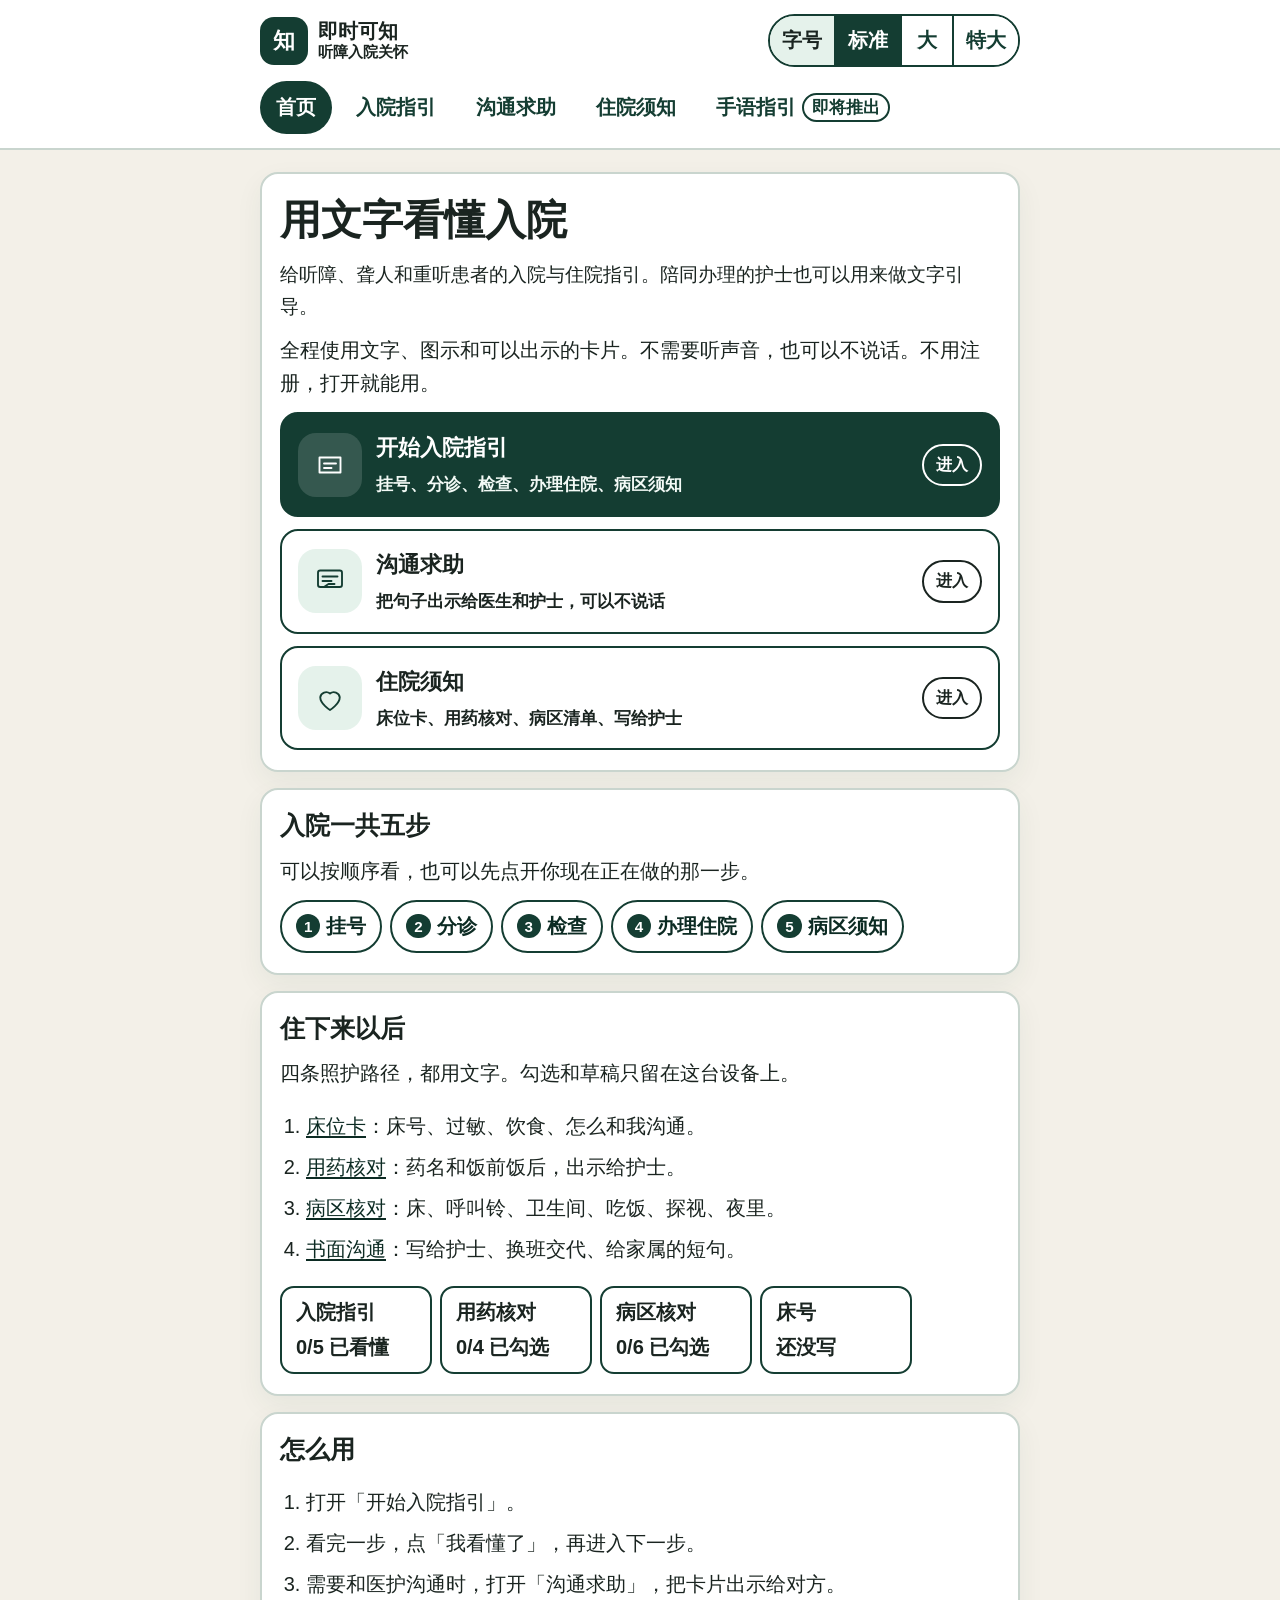
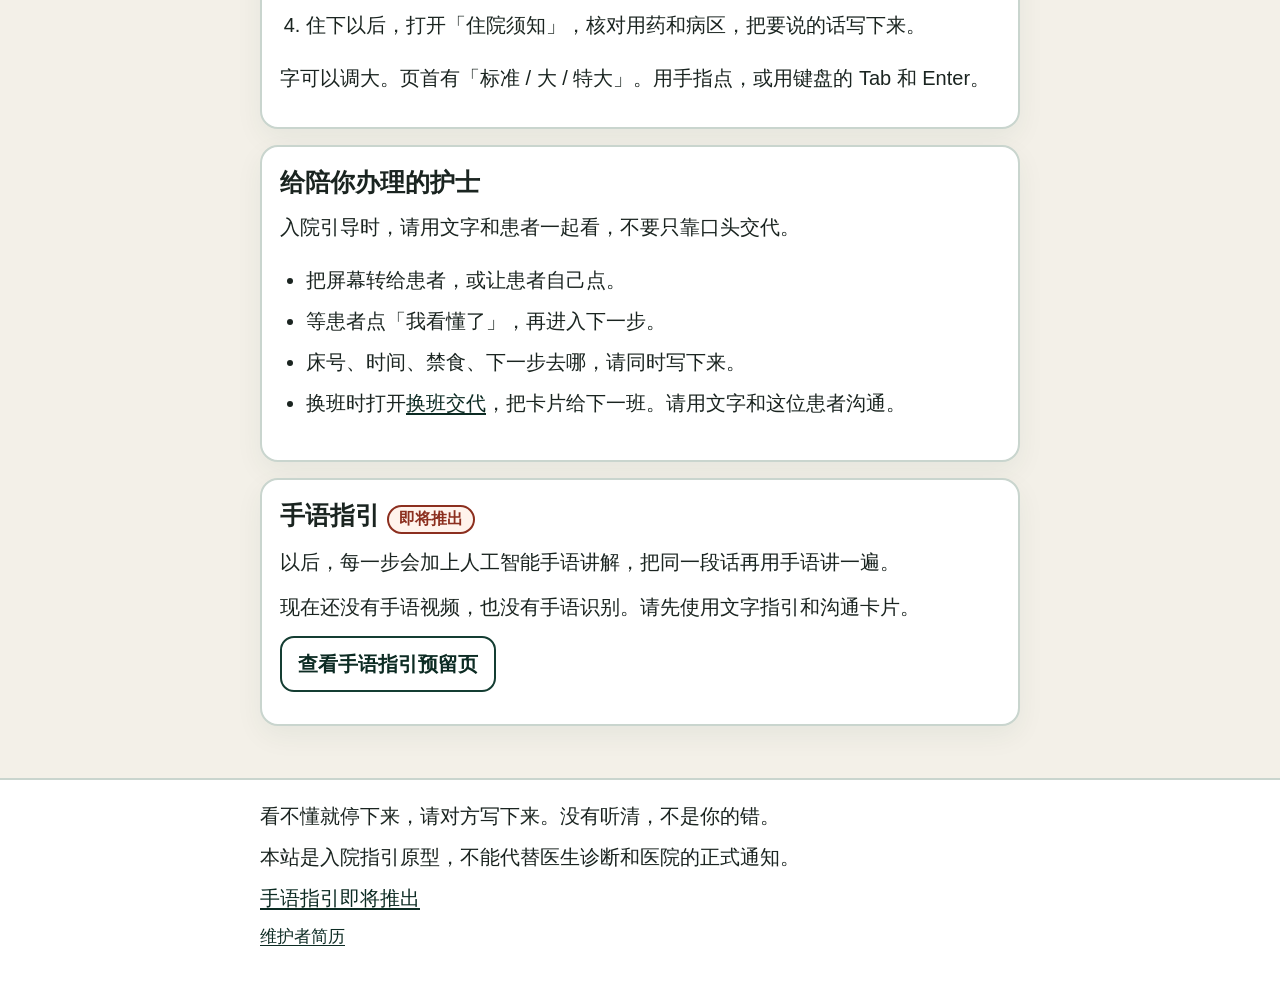
==== commit c86ed4d3: "Add on-device inpatient care pathways for Deaf/HoH patients. Patients can keep a bed card, medicatio" ====
--- a/index.html
+++ b/index.html
@@ -45,27 +45,49 @@
   </nav>
 </header>
 <main id="main" class="page">
-  <div class="wrap wrap-wide">
+  <div class="wrap">
     <section class="card hero">
-      <p class="eyebrow">给听障、聋人和重听患者</p>
       <h1>用文字看懂入院</h1>
-      <p class="lead">陪同办理的护士也可以把屏幕转给你，用文字一起办。不需要听声音，也可以不说话。</p>
-      <div class="intro-actions">
-        <a class="btn btn-primary" href="guide.html">开始入院指引</a>
-        <a class="btn" href="phrases.html">先看沟通卡片</a>
+      <p class="lead">给听障、聋人和重听患者的入院与住院指引。陪同办理的护士也可以用来做文字引导。</p>
+      <p>全程使用文字、图示和可以出示的卡片。不需要听声音，也可以不说话。不用注册，打开就能用。</p>
+      <div class="cta-list">
+        <a class="cta cta-primary" href="guide.html">
+          <span class="icon-bubble" aria-hidden="true">
+            <svg viewBox="0 0 48 48" fill="none" stroke="currentColor" stroke-width="2.5" stroke-linecap="round" stroke-linejoin="round"><path d="M10 14h28v20H10z"/><path d="M16 22h16M16 28h10"/></svg>
+          </span>
+          <span class="cta-text">
+            <span class="cta-title">开始入院指引</span>
+            <span class="cta-desc">挂号、分诊、检查、办理住院、病区须知</span>
+          </span>
+          <span class="cta-go">进入</span>
+        </a>
+        <a class="cta" href="phrases.html">
+          <span class="icon-bubble" aria-hidden="true">
+            <svg viewBox="0 0 48 48" fill="none" stroke="currentColor" stroke-width="2.5" stroke-linecap="round" stroke-linejoin="round"><rect x="8" y="10" width="32" height="22" rx="3"/><path d="M14 18h20M14 24h12"/><path d="M16 32l6-4h8"/></svg>
+          </span>
+          <span class="cta-text">
+            <span class="cta-title">沟通求助</span>
+            <span class="cta-desc">把句子出示给医生和护士，可以不说话</span>
+          </span>
+          <span class="cta-go">进入</span>
+        </a>
+        <a class="cta" href="care.html">
+          <span class="icon-bubble" aria-hidden="true">
+            <svg viewBox="0 0 48 48" fill="none" stroke="currentColor" stroke-width="2.5" stroke-linecap="round" stroke-linejoin="round"><path d="M24 40s-13-8-13-17a8 8 0 0 1 13-5 8 8 0 0 1 13 5c0 9-13 17-13 17z"/></svg>
+          </span>
+          <span class="cta-text">
+            <span class="cta-title">住院须知</span>
+            <span class="cta-desc">床位卡、用药核对、病区清单、写给护士</span>
+          </span>
+          <span class="cta-go">进入</span>
+        </a>
       </div>
-      <ul class="fact-row">
-        <li class="fact"><strong>五步都是文字</strong>挂号、分诊、检查、办理住院、病区。</li>
-        <li class="fact"><strong>不用听声音</strong>叫号看屏幕。交代请对方写下来。</li>
-        <li class="fact"><strong>不用注册</strong>打开就能用。你写的字不会上传。</li>
-      </ul>
     </section>
 
     <section class="card" aria-labelledby="path-title">
-      <p class="eyebrow">按顺序走</p>
       <h2 id="path-title">入院一共五步</h2>
       <p>可以按顺序看，也可以先点开你现在正在做的那一步。</p>
-      <ol class="roadmap roadmap-steps" role="list">
+      <ol class="roadmap" role="list">
         <li role="listitem"><a href="guide.html#step-1"><span class="num" aria-hidden="true">1</span>挂号</a></li>
         <li role="listitem"><a href="guide.html#step-2"><span class="num" aria-hidden="true">2</span>分诊</a></li>
         <li role="listitem"><a href="guide.html#step-3"><span class="num" aria-hidden="true">3</span>检查</a></li>
@@ -74,113 +96,25 @@
       </ol>
     </section>
 
-    <section class="card" aria-labelledby="where-title">
-      <p class="eyebrow">我现在在这里</p>
-      <h2 id="where-title">按窗口进入</h2>
-      <p>站在哪个窗口，就点哪一张。每张都会打开同一步文字说明。</p>
-      <ul class="service-grid">
-        <li>
-          <a class="service-card" href="guide.html#step-1">
-            <span class="service-kicker">第 1 步</span>
-            <span class="service-title">挂号窗口</span>
-            <span class="service-desc">带身份证。有医保卡和旧病历也带上。</span>
-          </a>
-        </li>
-        <li>
-          <a class="service-card" href="guide.html#step-2">
-            <span class="service-kicker">第 2 步</span>
-            <span class="service-title">分诊台</span>
-            <span class="service-desc">把挂号单递过去。叫号看屏幕，不等广播。</span>
-          </a>
-        </li>
-        <li>
-          <a class="service-card" href="guide.html#step-3">
-            <span class="service-kicker">第 3 步</span>
-            <span class="service-title">检查</span>
-            <span class="service-desc">抽血、拍片、心电图。看不懂先让对方写。</span>
-          </a>
-        </li>
-        <li>
-          <a class="service-card" href="guide.html#step-4">
-            <span class="service-kicker">第 4 步</span>
-            <span class="service-title">住院处</span>
-            <span class="service-desc">核对名字、联系人、过敏和床号。金额请写下来。</span>
-          </a>
-        </li>
-        <li>
-          <a class="service-card" href="guide.html#step-5">
-            <span class="service-kicker">第 5 步</span>
-            <span class="service-title">病区护士站</span>
-            <span class="service-desc">确认床位、呼叫铃、卫生间和今天的时间。</span>
-          </a>
-        </li>
-        <li>
-          <a class="service-card" href="care.html#medicine">
-            <span class="service-kicker">住下以后</span>
-            <span class="service-title">用药核对</span>
-            <span class="service-desc">吃药前，看药袋上的名字是不是你的。</span>
-          </a>
-        </li>
-      </ul>
-    </section>
-
-    <section class="card" aria-labelledby="dept-title">
-      <p class="eyebrow">先选科室</p>
-      <h2 id="dept-title">去哪个科室，都是这五步</h2>
-      <p>点一个科室，入院指引会写上你要去的分诊台。各医院的名字可能不一样，以你挂号单上的字为准。</p>
-      <ul class="service-grid">
-        <li>
-          <a class="service-card" href="guide.html?dept=neike#step-1">
-            <span class="service-kicker">科室</span>
-            <span class="service-title">内科</span>
-            <span class="service-desc">挂号后到内科分诊台，看叫号屏幕。</span>
-          </a>
-        </li>
-        <li>
-          <a class="service-card" href="guide.html?dept=waike#step-1">
-            <span class="service-kicker">科室</span>
-            <span class="service-title">外科</span>
-            <span class="service-desc">挂号后到外科分诊台，看叫号屏幕。</span>
-          </a>
-        </li>
-        <li>
-          <a class="service-card" href="guide.html?dept=erke#step-1">
-            <span class="service-kicker">科室</span>
-            <span class="service-title">儿科</span>
-            <span class="service-desc">带孩子也走这五步。下一步请对方写下来。</span>
-          </a>
-        </li>
-        <li>
-          <a class="service-card" href="guide.html?dept=guke#step-1">
-            <span class="service-kicker">科室</span>
-            <span class="service-title">骨科</span>
-            <span class="service-desc">行动不便时，请工作人员带你去分诊台。</span>
-          </a>
-        </li>
-        <li>
-          <a class="service-card" href="guide.html?dept=jizhen#step-1">
-            <span class="service-kicker">科室</span>
-            <span class="service-title">急诊</span>
-            <span class="service-desc">先看屏幕和文字。需要马上帮助时，出示紧急卡片。</span>
-          </a>
-        </li>
-        <li>
-          <a class="service-card" href="care.html">
-            <span class="service-kicker">住下以后</span>
-            <span class="service-title">住院须知</span>
-            <span class="service-desc">用药、呼叫铃、吃饭、探视。都是文字。</span>
-          </a>
-        </li>
-      </ul>
+    <section class="card" aria-labelledby="stay-title">
+      <h2 id="stay-title">住下来以后</h2>
+      <p>四条照护路径，都用文字。勾选和草稿只留在这台设备上。</p>
+      <ol class="steps-ol">
+        <li><a href="care.html#bed-card">床位卡</a>：床号、过敏、饮食、怎么和我沟通。</li>
+        <li><a href="care.html#medicine">用药核对</a>：药名和饭前饭后，出示给护士。</li>
+        <li><a href="care.html#ward-check">病区核对</a>：床、呼叫铃、卫生间、吃饭、探视、夜里。</li>
+        <li><a href="care.html#write-nurse">书面沟通</a>：写给护士、换班交代、给家属的短句。</li>
+      </ol>
+      <ul class="status-row" id="care-status-mount" aria-label="这台设备上的进度"></ul>
     </section>
 
     <section class="card" aria-labelledby="how-title">
       <h2 id="how-title">怎么用</h2>
       <ol class="steps-ol">
-        <li>点「开始入院指引」，或先点你所在的窗口。</li>
+        <li>打开「开始入院指引」。</li>
         <li>看完一步，点「我看懂了」，再进入下一步。</li>
         <li>需要和医护沟通时，打开「沟通求助」，把卡片出示给对方。</li>
-        <li>住下以后，打开「住院须知」。</li>
+        <li>住下以后，打开「住院须知」，核对用药和病区，把要说的话写下来。</li>
       </ol>
       <p>字可以调大。页首有「标准 / 大 / 特大」。用手指点，或用键盘的 Tab 和 Enter。</p>
     </section>
@@ -192,18 +126,9 @@
         <li>把屏幕转给患者，或让患者自己点。</li>
         <li>等患者点「我看懂了」，再进入下一步。</li>
         <li>床号、时间、禁食、下一步去哪，请同时写下来。</li>
-        <li>换班时告诉下一班：请用文字和这位患者沟通。</li>
+        <li>换班时打开<a href="care.html#handover">换班交代</a>，把卡片给下一班。请用文字和这位患者沟通。</li>
       </ul>
     </section>
-
-    <aside class="help-strip" aria-labelledby="help-title">
-      <h2 id="help-title">需要帮忙</h2>
-      <p>看不懂就停下来，请对方写下来。不用打电话，把卡片举起来就行。</p>
-      <div class="help-actions">
-        <a class="btn btn-urgent" href="phrases.html#urgent">出示紧急卡片</a>
-        <a class="btn" href="phrases.html">打开沟通求助</a>
-      </div>
-    </aside>
 
     <section class="card" aria-labelledby="sign-title">
       <h2 id="sign-title">手语指引 <span class="pill">即将推出</span></h2>
@@ -222,5 +147,6 @@
   </div>
 </footer>
 <script src="js/site.js"></script>
+<script src="js/care.js"></script>
 </body>
 </html>
--- a/css/site.css
+++ b/css/site.css
@@ -96,10 +96,6 @@
   margin-inline: auto;
 }
 
-.wrap-wide {
-  width: min(980px, calc(100% - 32px));
-}
-
 .site-header {
   background: var(--surface);
   border-bottom: 2px solid var(--line);
@@ -343,15 +339,6 @@
   margin: 12px 0 0;
 }
 
-.roadmap-steps,
-.step-jump {
-  display: grid;
-  grid-template-columns: 1fr;
-}
-
-.roadmap-steps li,
-.step-jump li { display: flex; }
-
 .roadmap a, .toc a, .step-jump button {
   min-height: 48px;
   display: inline-flex;
@@ -366,14 +353,6 @@
   font-weight: 800;
   text-decoration: none;
   cursor: pointer;
-}
-
-.roadmap-steps a,
-.step-jump button {
-  width: 100%;
-  border-radius: 14px;
-  justify-content: flex-start;
-  min-height: 56px;
 }
 
 .roadmap a:hover, .toc a:hover, .step-jump button:hover { background: var(--mint); }
@@ -459,7 +438,7 @@
   margin-bottom: 8px;
 }
 
-.step-kicker .eyebrow { margin: 0; }
+.eyebrow { margin: 0; font-weight: 800; color: var(--pine-deep); }
 
 .action-bar {
   position: sticky;
@@ -476,167 +455,6 @@
   grid-template-columns: 1fr 1.3fr 1fr;
   gap: 8px;
 }
-
-.bar-label {
-  margin: 0 0 8px;
-  font-weight: 800;
-  text-align: center;
-}
-
-.page-intro { margin-bottom: 8px; }
-
-.eyebrow { margin: 0 0 6px; font-weight: 800; color: var(--pine-deep); }
-
-.intro-actions,
-.help-actions {
-  display: flex;
-  flex-wrap: wrap;
-  gap: 8px;
-  margin: 12px 0;
-}
-
-.intro-actions .btn { flex: 1 1 220px; }
-
-.fact-row,
-.service-grid {
-  list-style: none;
-  display: grid;
-  gap: 10px;
-  padding: 0;
-  margin: 12px 0 16px;
-}
-
-#urgent { scroll-margin-top: 220px; }
-
-.fact,
-.service-card {
-  background: #fff;
-  border: 2px solid var(--pine);
-  border-radius: 16px;
-  color: var(--ink);
-}
-
-.fact { padding: 14px 16px; }
-
-.fact strong,
-.service-title {
-  display: block;
-  font-size: 1.28rem;
-  font-weight: 800;
-  line-height: 1.3;
-}
-
-.service-grid li { display: flex; }
-
-.service-card {
-  display: flex;
-  flex-direction: column;
-  align-items: flex-start;
-  gap: 4px;
-  width: 100%;
-  min-height: 104px;
-  padding: 14px 16px;
-  text-decoration: none;
-}
-
-.service-card:hover { background: var(--mint); }
-
-.service-kicker {
-  font-weight: 800;
-  color: var(--pine-deep);
-  font-size: 0.95rem;
-}
-
-.service-desc { font-weight: 600; }
-
-.help-strip {
-  background: var(--pine);
-  color: #f4faf7;
-  border-radius: var(--radius);
-  padding: 18px 16px;
-  margin: 8px 0 16px;
-}
-
-.help-strip h2,
-.help-strip p { color: #f4faf7; }
-
-.help-strip a:not(.btn) { color: #fff; font-weight: 800; }
-
-.help-strip .btn {
-  background: #fff;
-  color: var(--pine-deep);
-  border-color: #fff;
-}
-
-.help-strip .btn:hover { background: var(--mint); }
-
-.help-strip .btn-urgent {
-  background: #fff6f3;
-  color: #6e2418;
-  border-color: #fff;
-}
-
-.help-strip .btn-urgent:hover { background: #ffe4db; }
-
-.confirm-list {
-  list-style: none;
-  padding: 0;
-  margin: 12px 0;
-}
-
-.confirm-list li {
-  display: flex;
-  gap: 10px;
-  align-items: flex-start;
-  padding: 10px 0;
-  border-bottom: 2px solid var(--line);
-}
-
-.confirm-list .num { flex: 0 0 auto; margin-top: 2px; }
-
-.prep {
-  margin-top: 16px;
-  padding: 14px;
-  border: 2px dashed var(--pine);
-  border-radius: 16px;
-  background: #fbfcfa;
-}
-
-.filter-bar {
-  position: sticky;
-  top: 0;
-  z-index: 4;
-  background: var(--bg);
-  padding: 10px 0 12px;
-}
-
-.chip-row {
-  display: flex;
-  flex-wrap: wrap;
-  gap: 8px;
-  margin-top: 8px;
-}
-
-.chip-row button {
-  min-height: 48px;
-  padding: 8px 14px;
-  border-radius: 999px;
-  border: 2px solid var(--pine);
-  background: #fff;
-  color: var(--pine-deep);
-  font: inherit;
-  font-weight: 800;
-  cursor: pointer;
-}
-
-.chip-row button:hover { background: var(--mint); }
-
-.chip-row button[aria-pressed="true"] {
-  background: var(--pine);
-  color: #fff;
-}
-
-.chip-row button[aria-pressed="true"]:hover { background: var(--pine-deep); }
 
 .phrase-list {
   list-style: none;
@@ -654,9 +472,16 @@
 
 .phrase .btn, .topic .btn, .fill-row .btn { width: 100%; }
 
+.topic .form-actions .btn,
+.topic .row-actions .btn,
+.topic details .btn {
+  width: auto;
+  flex: 1 1 12rem;
+}
+
 label { display: block; font-weight: 800; margin: 8px 0; }
 
-input[type="text"], input[type="tel"] {
+input[type="text"], input[type="tel"], select, textarea {
   width: 100%;
   min-height: 56px;
   padding: 10px 14px;
@@ -664,6 +489,12 @@
   border-radius: 12px;
   background: #fff;
   color: var(--ink);
+}
+
+textarea {
+  min-height: 7.5rem;
+  resize: vertical;
+  line-height: 1.5;
 }
 
 ::placeholder { color: #3d5148; opacity: 1; }
@@ -698,6 +529,11 @@
   line-height: 1.35;
   margin: 8px 0 20px;
   user-select: text;
+  white-space: pre-wrap;
+}
+
+#show-dialog.is-long #show-text {
+  font-size: clamp(1.45rem, 4.2vw, 2.2rem);
 }
 
 .dialog-actions { display: grid; gap: 8px; }
@@ -733,6 +569,124 @@
   line-height: 1.2;
   margin: 0 0 8px;
 }
+
+.pre-card {
+  white-space: pre-wrap;
+  font-weight: 800;
+  font-size: 1.15rem;
+}
+
+.status-row {
+  list-style: none;
+  display: flex;
+  flex-wrap: wrap;
+  gap: 8px;
+  padding: 0;
+  margin: 12px 0 0;
+}
+
+.status-chip {
+  display: flex;
+  flex-direction: column;
+  justify-content: center;
+  gap: 2px;
+  min-height: 56px;
+  min-width: 9.5rem;
+  padding: 8px 14px;
+  border: 2px solid var(--pine);
+  border-radius: 14px;
+  background: #fff;
+}
+
+.status-k { font-weight: 800; }
+
+.status-v { font-weight: 800; }
+
+.field-grid {
+  display: grid;
+  gap: 12px;
+}
+
+.check-list {
+  list-style: none;
+  padding: 0;
+  margin: 12px 0;
+  display: grid;
+  gap: 10px;
+}
+
+.check-row {
+  border: 2px solid var(--line);
+  border-radius: 14px;
+  padding: 12px;
+  background: #fff;
+}
+
+.check-row.is-done {
+  background: var(--mint);
+  border-color: var(--pine);
+}
+
+.check-row label {
+  display: grid;
+  grid-template-columns: auto 1fr auto;
+  gap: 10px;
+  align-items: center;
+  min-height: 48px;
+  margin: 0;
+  cursor: pointer;
+}
+
+.check-row input[type="checkbox"] {
+  width: 1.75rem;
+  height: 1.75rem;
+  margin: 0;
+  accent-color: var(--pine);
+}
+
+.check-title { font-weight: 800; overflow-wrap: anywhere; }
+
+.check-state {
+  font-weight: 800;
+  color: var(--pine-deep);
+  white-space: nowrap;
+}
+
+.check-cue {
+  margin: 8px 0 0;
+  padding-top: 8px;
+  border-top: 2px solid var(--line);
+}
+
+.form-actions, .row-actions {
+  display: flex;
+  flex-wrap: wrap;
+  gap: 8px;
+  margin: 12px 0;
+}
+
+.mini-list { display: grid; gap: 10px; margin-top: 12px; }
+
+.mini-item {
+  border: 2px solid var(--line);
+  border-radius: 14px;
+  padding: 12px;
+  background: #fff;
+}
+
+.mini-item.is-done { background: var(--mint); border-color: var(--pine); }
+
+.mini-item h3 { margin-bottom: 4px; }
+
+details.note summary {
+  font-weight: 800;
+  min-height: 48px;
+  display: flex;
+  align-items: center;
+  cursor: pointer;
+}
+
+details.note .btn { width: 100%; margin-top: 8px; }
 
 .dev-note {
   margin-top: 16px;
@@ -781,7 +735,7 @@
 
 html.js #restart { display: inline-flex; }
 
-section[id], .topic[id], h2[tabindex="-1"] { scroll-margin-top: 16px; }
+section[id], .topic[id], h2[id], h2[tabindex="-1"] { scroll-margin-top: 16px; }
 
 html.wizard-ready:not(.show-all) #wizard a,
 html.wizard-ready:not(.show-all) #wizard button,
@@ -792,40 +746,7 @@
 @media (min-width: 720px) {
   .phrase-list { grid-template-columns: 1fr 1fr; }
   .phrase.is-wide, .phrase.is-urgent { grid-column: 1 / -1; }
-  .fact-row { grid-template-columns: repeat(3, 1fr); }
-  .service-grid { grid-template-columns: 1fr 1fr; }
-  .service-grid.cols-3 { grid-template-columns: repeat(3, 1fr); }
-}
-
-@media (max-width: 899px) {
-  .step-jump {
-    display: flex;
-    flex-wrap: nowrap;
-    overflow-x: auto;
-    -webkit-overflow-scrolling: touch;
-    padding-bottom: 4px;
-  }
-
-  .step-jump li { flex: 0 0 auto; }
-
-  .step-jump button {
-    width: auto;
-    border-radius: 999px;
-    min-height: 48px;
-  }
-}
-
-@media (min-width: 900px) {
-  .roadmap-steps,
-  .step-jump { grid-template-columns: repeat(5, minmax(0, 1fr)); }
-
-  .step-jump button {
-    flex-direction: column;
-    justify-content: center;
-    text-align: center;
-    min-height: 92px;
-    padding: 10px 8px;
-  }
+  .field-grid { grid-template-columns: 1fr 1fr; }
 }
 
 @media (max-width: 640px) {
@@ -833,8 +754,11 @@
   #got-it { grid-column: 1 / -1; order: -1; }
   .cta { align-items: flex-start; }
   .topic-head, .ai-hero { flex-direction: column; }
-  .intro-actions { flex-direction: column; }
-  .intro-actions .btn { width: 100%; }
+  .check-row label { grid-template-columns: auto 1fr; }
+  .check-state { grid-column: 2; }
+  .status-chip { flex: 1 1 100%; }
+  .topic .form-actions .btn,
+  .topic .row-actions .btn { flex-basis: 100%; }
 }
 
 @media (prefers-reduced-motion: reduce) {
@@ -843,15 +767,14 @@
 
 @media (prefers-contrast: more) {
   :root { --line: #143d32; --bg: #fff; }
-  .card, .phrase, .topic, .cta, .btn, .service-card, .fact, .help-strip { border-width: 3px; }
+  .card, .phrase, .topic, .cta, .btn, .check-row, .status-chip, .mini-item { border-width: 3px; }
 }
 
 @media (forced-colors: active) {
-  .btn, .cta, .phrase, .card, .topic, .nav-row a, .step-jump button, .service-card, .chip-row button, .help-strip {
+  .btn, .cta, .phrase, .card, .topic, .nav-row a, .step-jump button,
+  .check-row, .status-chip, .mini-item {
     border: 1px solid ButtonText;
   }
-  .help-strip { background: Canvas; color: CanvasText; }
-  .help-strip h2, .help-strip p, .help-strip a { color: CanvasText; }
 }
 
 @media print {
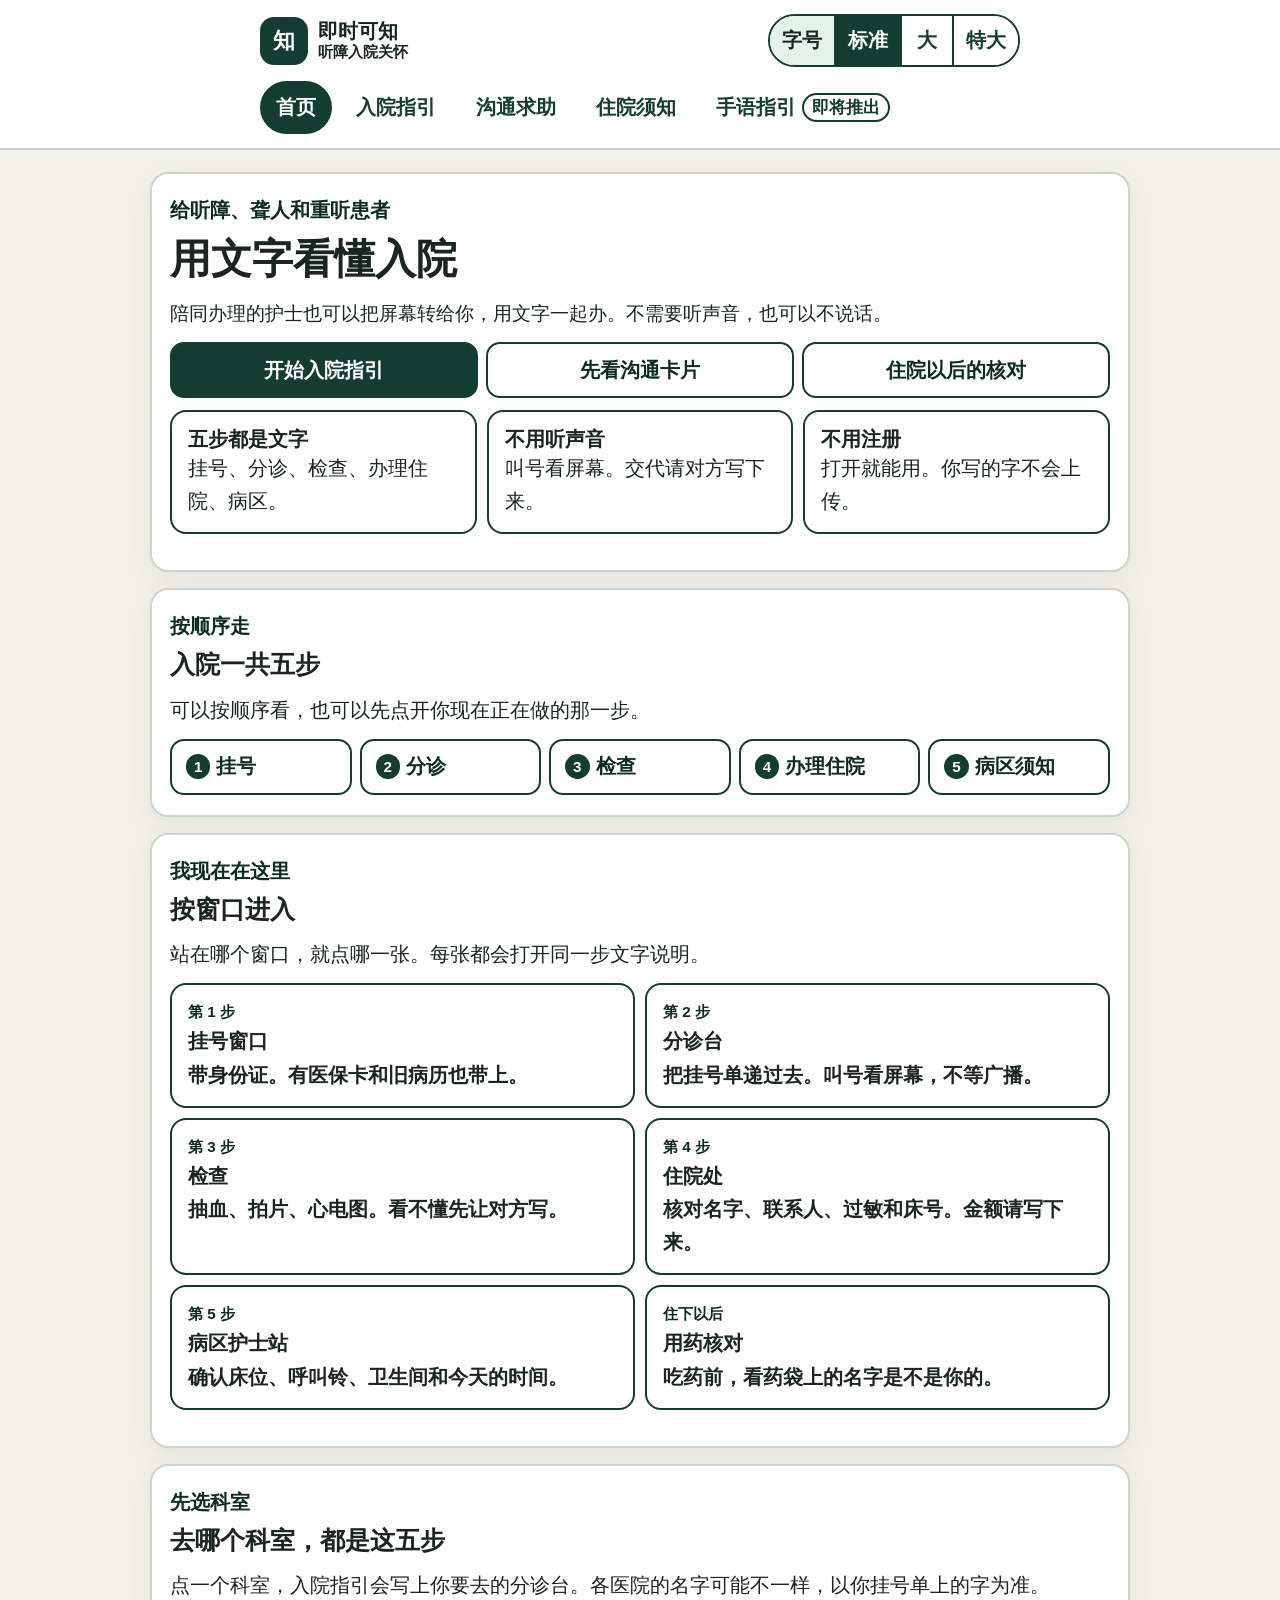
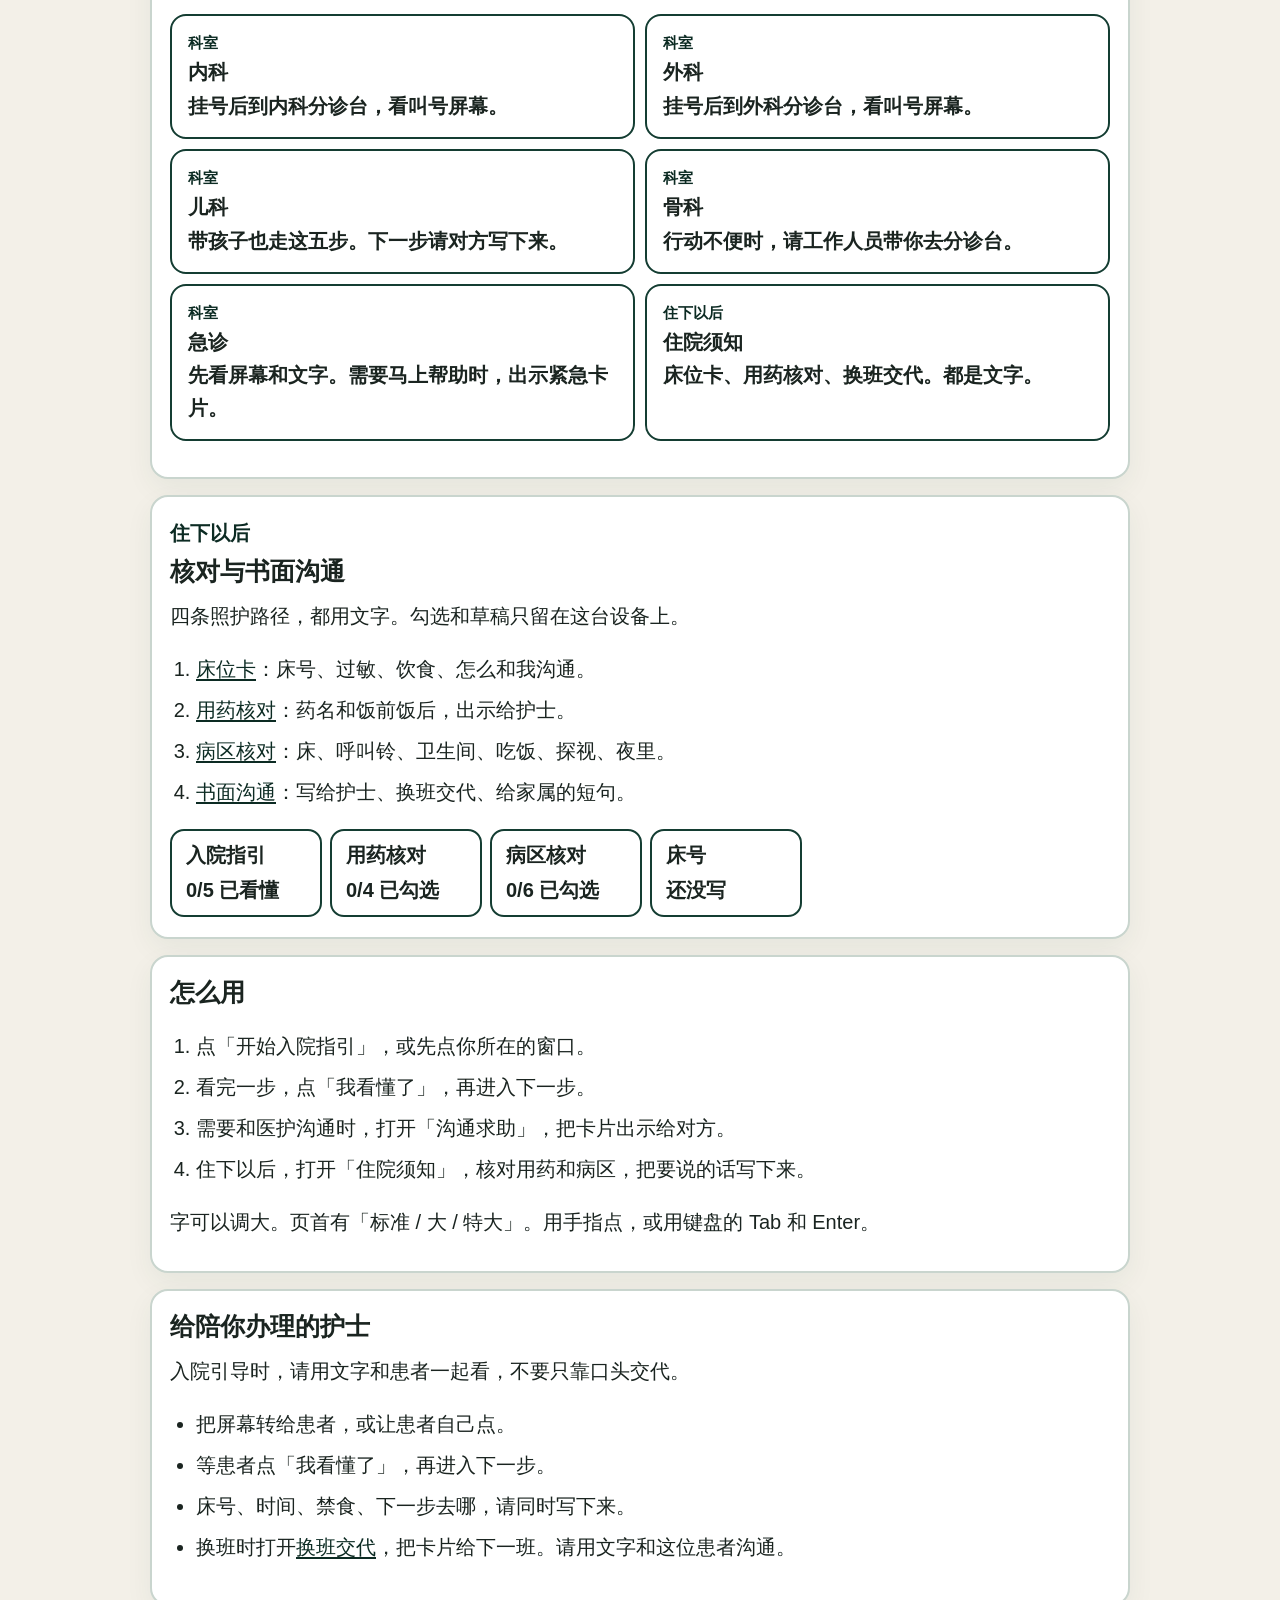
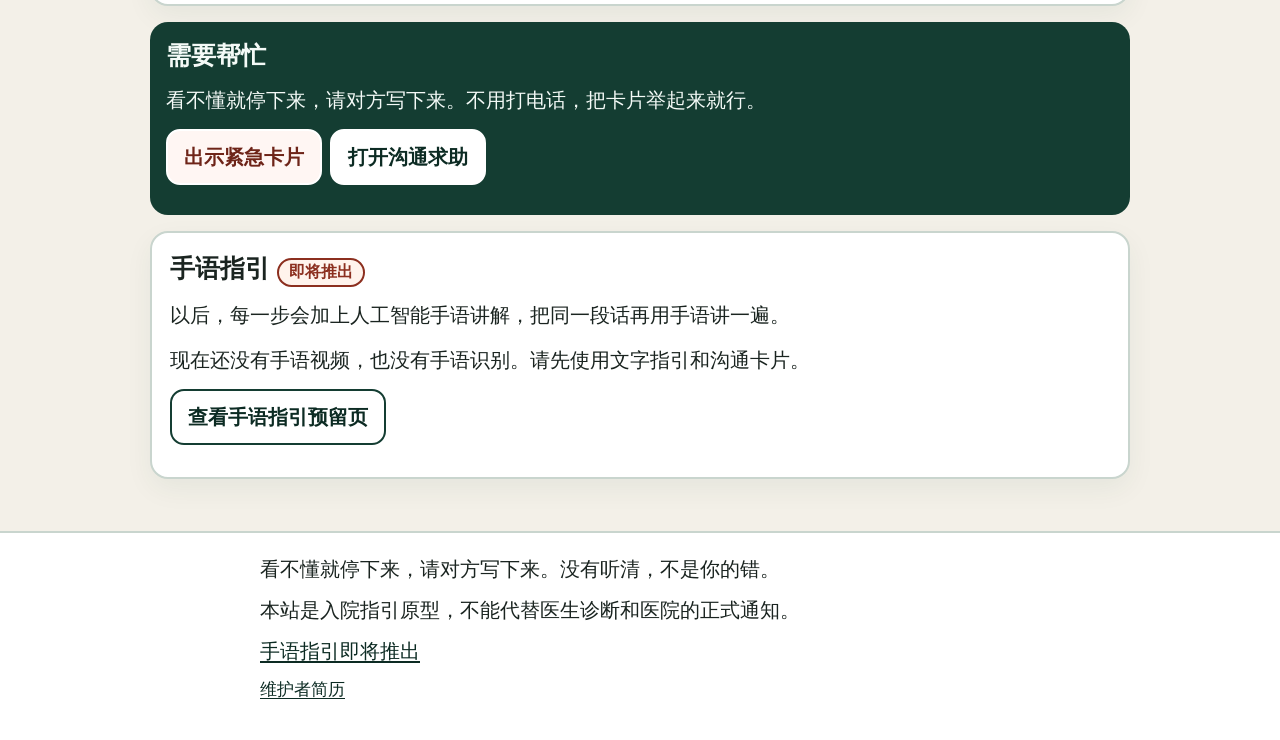
==== commit 2f56267d: "Merge main into the care-pathway branch. Keep the newer window and department entry, and keep the on" ====
--- a/index.html
+++ b/index.html
@@ -45,49 +45,28 @@
   </nav>
 </header>
 <main id="main" class="page">
-  <div class="wrap">
+  <div class="wrap wrap-wide">
     <section class="card hero">
+      <p class="eyebrow">给听障、聋人和重听患者</p>
       <h1>用文字看懂入院</h1>
-      <p class="lead">给听障、聋人和重听患者的入院与住院指引。陪同办理的护士也可以用来做文字引导。</p>
-      <p>全程使用文字、图示和可以出示的卡片。不需要听声音，也可以不说话。不用注册，打开就能用。</p>
-      <div class="cta-list">
-        <a class="cta cta-primary" href="guide.html">
-          <span class="icon-bubble" aria-hidden="true">
-            <svg viewBox="0 0 48 48" fill="none" stroke="currentColor" stroke-width="2.5" stroke-linecap="round" stroke-linejoin="round"><path d="M10 14h28v20H10z"/><path d="M16 22h16M16 28h10"/></svg>
-          </span>
-          <span class="cta-text">
-            <span class="cta-title">开始入院指引</span>
-            <span class="cta-desc">挂号、分诊、检查、办理住院、病区须知</span>
-          </span>
-          <span class="cta-go">进入</span>
-        </a>
-        <a class="cta" href="phrases.html">
-          <span class="icon-bubble" aria-hidden="true">
-            <svg viewBox="0 0 48 48" fill="none" stroke="currentColor" stroke-width="2.5" stroke-linecap="round" stroke-linejoin="round"><rect x="8" y="10" width="32" height="22" rx="3"/><path d="M14 18h20M14 24h12"/><path d="M16 32l6-4h8"/></svg>
-          </span>
-          <span class="cta-text">
-            <span class="cta-title">沟通求助</span>
-            <span class="cta-desc">把句子出示给医生和护士，可以不说话</span>
-          </span>
-          <span class="cta-go">进入</span>
-        </a>
-        <a class="cta" href="care.html">
-          <span class="icon-bubble" aria-hidden="true">
-            <svg viewBox="0 0 48 48" fill="none" stroke="currentColor" stroke-width="2.5" stroke-linecap="round" stroke-linejoin="round"><path d="M24 40s-13-8-13-17a8 8 0 0 1 13-5 8 8 0 0 1 13 5c0 9-13 17-13 17z"/></svg>
-          </span>
-          <span class="cta-text">
-            <span class="cta-title">住院须知</span>
-            <span class="cta-desc">床位卡、用药核对、病区清单、写给护士</span>
-          </span>
-          <span class="cta-go">进入</span>
-        </a>
+      <p class="lead">陪同办理的护士也可以把屏幕转给你，用文字一起办。不需要听声音，也可以不说话。</p>
+      <div class="intro-actions">
+        <a class="btn btn-primary" href="guide.html">开始入院指引</a>
+        <a class="btn" href="phrases.html">先看沟通卡片</a>
+        <a class="btn" href="care.html">住院以后的核对</a>
       </div>
+      <ul class="fact-row">
+        <li class="fact"><strong>五步都是文字</strong>挂号、分诊、检查、办理住院、病区。</li>
+        <li class="fact"><strong>不用听声音</strong>叫号看屏幕。交代请对方写下来。</li>
+        <li class="fact"><strong>不用注册</strong>打开就能用。你写的字不会上传。</li>
+      </ul>
     </section>
 
     <section class="card" aria-labelledby="path-title">
+      <p class="eyebrow">按顺序走</p>
       <h2 id="path-title">入院一共五步</h2>
       <p>可以按顺序看，也可以先点开你现在正在做的那一步。</p>
-      <ol class="roadmap" role="list">
+      <ol class="roadmap roadmap-steps" role="list">
         <li role="listitem"><a href="guide.html#step-1"><span class="num" aria-hidden="true">1</span>挂号</a></li>
         <li role="listitem"><a href="guide.html#step-2"><span class="num" aria-hidden="true">2</span>分诊</a></li>
         <li role="listitem"><a href="guide.html#step-3"><span class="num" aria-hidden="true">3</span>检查</a></li>
@@ -96,8 +75,109 @@
       </ol>
     </section>
 
+    <section class="card" aria-labelledby="where-title">
+      <p class="eyebrow">我现在在这里</p>
+      <h2 id="where-title">按窗口进入</h2>
+      <p>站在哪个窗口，就点哪一张。每张都会打开同一步文字说明。</p>
+      <ul class="service-grid">
+        <li>
+          <a class="service-card" href="guide.html#step-1">
+            <span class="service-kicker">第 1 步</span>
+            <span class="service-title">挂号窗口</span>
+            <span class="service-desc">带身份证。有医保卡和旧病历也带上。</span>
+          </a>
+        </li>
+        <li>
+          <a class="service-card" href="guide.html#step-2">
+            <span class="service-kicker">第 2 步</span>
+            <span class="service-title">分诊台</span>
+            <span class="service-desc">把挂号单递过去。叫号看屏幕，不等广播。</span>
+          </a>
+        </li>
+        <li>
+          <a class="service-card" href="guide.html#step-3">
+            <span class="service-kicker">第 3 步</span>
+            <span class="service-title">检查</span>
+            <span class="service-desc">抽血、拍片、心电图。看不懂先让对方写。</span>
+          </a>
+        </li>
+        <li>
+          <a class="service-card" href="guide.html#step-4">
+            <span class="service-kicker">第 4 步</span>
+            <span class="service-title">住院处</span>
+            <span class="service-desc">核对名字、联系人、过敏和床号。金额请写下来。</span>
+          </a>
+        </li>
+        <li>
+          <a class="service-card" href="guide.html#step-5">
+            <span class="service-kicker">第 5 步</span>
+            <span class="service-title">病区护士站</span>
+            <span class="service-desc">确认床位、呼叫铃、卫生间和今天的时间。</span>
+          </a>
+        </li>
+        <li>
+          <a class="service-card" href="care.html#medicine">
+            <span class="service-kicker">住下以后</span>
+            <span class="service-title">用药核对</span>
+            <span class="service-desc">吃药前，看药袋上的名字是不是你的。</span>
+          </a>
+        </li>
+      </ul>
+    </section>
+
+    <section class="card" aria-labelledby="dept-title">
+      <p class="eyebrow">先选科室</p>
+      <h2 id="dept-title">去哪个科室，都是这五步</h2>
+      <p>点一个科室，入院指引会写上你要去的分诊台。各医院的名字可能不一样，以你挂号单上的字为准。</p>
+      <ul class="service-grid">
+        <li>
+          <a class="service-card" href="guide.html?dept=neike#step-1">
+            <span class="service-kicker">科室</span>
+            <span class="service-title">内科</span>
+            <span class="service-desc">挂号后到内科分诊台，看叫号屏幕。</span>
+          </a>
+        </li>
+        <li>
+          <a class="service-card" href="guide.html?dept=waike#step-1">
+            <span class="service-kicker">科室</span>
+            <span class="service-title">外科</span>
+            <span class="service-desc">挂号后到外科分诊台，看叫号屏幕。</span>
+          </a>
+        </li>
+        <li>
+          <a class="service-card" href="guide.html?dept=erke#step-1">
+            <span class="service-kicker">科室</span>
+            <span class="service-title">儿科</span>
+            <span class="service-desc">带孩子也走这五步。下一步请对方写下来。</span>
+          </a>
+        </li>
+        <li>
+          <a class="service-card" href="guide.html?dept=guke#step-1">
+            <span class="service-kicker">科室</span>
+            <span class="service-title">骨科</span>
+            <span class="service-desc">行动不便时，请工作人员带你去分诊台。</span>
+          </a>
+        </li>
+        <li>
+          <a class="service-card" href="guide.html?dept=jizhen#step-1">
+            <span class="service-kicker">科室</span>
+            <span class="service-title">急诊</span>
+            <span class="service-desc">先看屏幕和文字。需要马上帮助时，出示紧急卡片。</span>
+          </a>
+        </li>
+        <li>
+          <a class="service-card" href="care.html">
+            <span class="service-kicker">住下以后</span>
+            <span class="service-title">住院须知</span>
+            <span class="service-desc">床位卡、用药核对、换班交代。都是文字。</span>
+          </a>
+        </li>
+      </ul>
+    </section>
+
     <section class="card" aria-labelledby="stay-title">
-      <h2 id="stay-title">住下来以后</h2>
+      <p class="eyebrow">住下以后</p>
+      <h2 id="stay-title">核对与书面沟通</h2>
       <p>四条照护路径，都用文字。勾选和草稿只留在这台设备上。</p>
       <ol class="steps-ol">
         <li><a href="care.html#bed-card">床位卡</a>：床号、过敏、饮食、怎么和我沟通。</li>
@@ -111,7 +191,7 @@
     <section class="card" aria-labelledby="how-title">
       <h2 id="how-title">怎么用</h2>
       <ol class="steps-ol">
-        <li>打开「开始入院指引」。</li>
+        <li>点「开始入院指引」，或先点你所在的窗口。</li>
         <li>看完一步，点「我看懂了」，再进入下一步。</li>
         <li>需要和医护沟通时，打开「沟通求助」，把卡片出示给对方。</li>
         <li>住下以后，打开「住院须知」，核对用药和病区，把要说的话写下来。</li>
@@ -129,6 +209,15 @@
         <li>换班时打开<a href="care.html#handover">换班交代</a>，把卡片给下一班。请用文字和这位患者沟通。</li>
       </ul>
     </section>
+
+    <aside class="help-strip" aria-labelledby="help-title">
+      <h2 id="help-title">需要帮忙</h2>
+      <p>看不懂就停下来，请对方写下来。不用打电话，把卡片举起来就行。</p>
+      <div class="help-actions">
+        <a class="btn btn-urgent" href="phrases.html#urgent">出示紧急卡片</a>
+        <a class="btn" href="phrases.html">打开沟通求助</a>
+      </div>
+    </aside>
 
     <section class="card" aria-labelledby="sign-title">
       <h2 id="sign-title">手语指引 <span class="pill">即将推出</span></h2>
--- a/css/site.css
+++ b/css/site.css
@@ -96,6 +96,10 @@
   margin-inline: auto;
 }
 
+.wrap-wide {
+  width: min(980px, calc(100% - 32px));
+}
+
 .site-header {
   background: var(--surface);
   border-bottom: 2px solid var(--line);
@@ -339,6 +343,15 @@
   margin: 12px 0 0;
 }
 
+.roadmap-steps,
+.step-jump {
+  display: grid;
+  grid-template-columns: 1fr;
+}
+
+.roadmap-steps li,
+.step-jump li { display: flex; }
+
 .roadmap a, .toc a, .step-jump button {
   min-height: 48px;
   display: inline-flex;
@@ -353,6 +366,14 @@
   font-weight: 800;
   text-decoration: none;
   cursor: pointer;
+}
+
+.roadmap-steps a,
+.step-jump button {
+  width: 100%;
+  border-radius: 14px;
+  justify-content: flex-start;
+  min-height: 56px;
 }
 
 .roadmap a:hover, .toc a:hover, .step-jump button:hover { background: var(--mint); }
@@ -438,7 +459,7 @@
   margin-bottom: 8px;
 }
 
-.eyebrow { margin: 0; font-weight: 800; color: var(--pine-deep); }
+.step-kicker .eyebrow { margin: 0; }
 
 .action-bar {
   position: sticky;
@@ -455,6 +476,167 @@
   grid-template-columns: 1fr 1.3fr 1fr;
   gap: 8px;
 }
+
+.bar-label {
+  margin: 0 0 8px;
+  font-weight: 800;
+  text-align: center;
+}
+
+.page-intro { margin-bottom: 8px; }
+
+.eyebrow { margin: 0 0 6px; font-weight: 800; color: var(--pine-deep); }
+
+.intro-actions,
+.help-actions {
+  display: flex;
+  flex-wrap: wrap;
+  gap: 8px;
+  margin: 12px 0;
+}
+
+.intro-actions .btn { flex: 1 1 220px; }
+
+.fact-row,
+.service-grid {
+  list-style: none;
+  display: grid;
+  gap: 10px;
+  padding: 0;
+  margin: 12px 0 16px;
+}
+
+#urgent { scroll-margin-top: 220px; }
+
+.fact,
+.service-card {
+  background: #fff;
+  border: 2px solid var(--pine);
+  border-radius: 16px;
+  color: var(--ink);
+}
+
+.fact { padding: 14px 16px; }
+
+.fact strong,
+.service-title {
+  display: block;
+  font-size: 1.28rem;
+  font-weight: 800;
+  line-height: 1.3;
+}
+
+.service-grid li { display: flex; }
+
+.service-card {
+  display: flex;
+  flex-direction: column;
+  align-items: flex-start;
+  gap: 4px;
+  width: 100%;
+  min-height: 104px;
+  padding: 14px 16px;
+  text-decoration: none;
+}
+
+.service-card:hover { background: var(--mint); }
+
+.service-kicker {
+  font-weight: 800;
+  color: var(--pine-deep);
+  font-size: 0.95rem;
+}
+
+.service-desc { font-weight: 600; }
+
+.help-strip {
+  background: var(--pine);
+  color: #f4faf7;
+  border-radius: var(--radius);
+  padding: 18px 16px;
+  margin: 8px 0 16px;
+}
+
+.help-strip h2,
+.help-strip p { color: #f4faf7; }
+
+.help-strip a:not(.btn) { color: #fff; font-weight: 800; }
+
+.help-strip .btn {
+  background: #fff;
+  color: var(--pine-deep);
+  border-color: #fff;
+}
+
+.help-strip .btn:hover { background: var(--mint); }
+
+.help-strip .btn-urgent {
+  background: #fff6f3;
+  color: #6e2418;
+  border-color: #fff;
+}
+
+.help-strip .btn-urgent:hover { background: #ffe4db; }
+
+.confirm-list {
+  list-style: none;
+  padding: 0;
+  margin: 12px 0;
+}
+
+.confirm-list li {
+  display: flex;
+  gap: 10px;
+  align-items: flex-start;
+  padding: 10px 0;
+  border-bottom: 2px solid var(--line);
+}
+
+.confirm-list .num { flex: 0 0 auto; margin-top: 2px; }
+
+.prep {
+  margin-top: 16px;
+  padding: 14px;
+  border: 2px dashed var(--pine);
+  border-radius: 16px;
+  background: #fbfcfa;
+}
+
+.filter-bar {
+  position: sticky;
+  top: 0;
+  z-index: 4;
+  background: var(--bg);
+  padding: 10px 0 12px;
+}
+
+.chip-row {
+  display: flex;
+  flex-wrap: wrap;
+  gap: 8px;
+  margin-top: 8px;
+}
+
+.chip-row button {
+  min-height: 48px;
+  padding: 8px 14px;
+  border-radius: 999px;
+  border: 2px solid var(--pine);
+  background: #fff;
+  color: var(--pine-deep);
+  font: inherit;
+  font-weight: 800;
+  cursor: pointer;
+}
+
+.chip-row button:hover { background: var(--mint); }
+
+.chip-row button[aria-pressed="true"] {
+  background: var(--pine);
+  color: #fff;
+}
+
+.chip-row button[aria-pressed="true"]:hover { background: var(--pine-deep); }
 
 .phrase-list {
   list-style: none;
@@ -747,6 +929,40 @@
   .phrase-list { grid-template-columns: 1fr 1fr; }
   .phrase.is-wide, .phrase.is-urgent { grid-column: 1 / -1; }
   .field-grid { grid-template-columns: 1fr 1fr; }
+  .fact-row { grid-template-columns: repeat(3, 1fr); }
+  .service-grid { grid-template-columns: 1fr 1fr; }
+  .service-grid.cols-3 { grid-template-columns: repeat(3, 1fr); }
+}
+
+@media (max-width: 899px) {
+  .step-jump {
+    display: flex;
+    flex-wrap: nowrap;
+    overflow-x: auto;
+    -webkit-overflow-scrolling: touch;
+    padding-bottom: 4px;
+  }
+
+  .step-jump li { flex: 0 0 auto; }
+
+  .step-jump button {
+    width: auto;
+    border-radius: 999px;
+    min-height: 48px;
+  }
+}
+
+@media (min-width: 900px) {
+  .roadmap-steps,
+  .step-jump { grid-template-columns: repeat(5, minmax(0, 1fr)); }
+
+  .step-jump button {
+    flex-direction: column;
+    justify-content: center;
+    text-align: center;
+    min-height: 92px;
+    padding: 10px 8px;
+  }
 }
 
 @media (max-width: 640px) {
@@ -759,6 +975,8 @@
   .status-chip { flex: 1 1 100%; }
   .topic .form-actions .btn,
   .topic .row-actions .btn { flex-basis: 100%; }
+  .intro-actions { flex-direction: column; }
+  .intro-actions .btn { width: 100%; }
 }
 
 @media (prefers-reduced-motion: reduce) {
@@ -767,14 +985,16 @@
 
 @media (prefers-contrast: more) {
   :root { --line: #143d32; --bg: #fff; }
-  .card, .phrase, .topic, .cta, .btn, .check-row, .status-chip, .mini-item { border-width: 3px; }
+  .card, .phrase, .topic, .cta, .btn, .check-row, .status-chip, .mini-item, .service-card, .fact, .help-strip { border-width: 3px; }
 }
 
 @media (forced-colors: active) {
   .btn, .cta, .phrase, .card, .topic, .nav-row a, .step-jump button,
-  .check-row, .status-chip, .mini-item {
+  .check-row, .status-chip, .mini-item, .service-card, .chip-row button, .help-strip {
     border: 1px solid ButtonText;
   }
+  .help-strip { background: Canvas; color: CanvasText; }
+  .help-strip h2, .help-strip p, .help-strip a { color: CanvasText; }
 }
 
 @media print {
